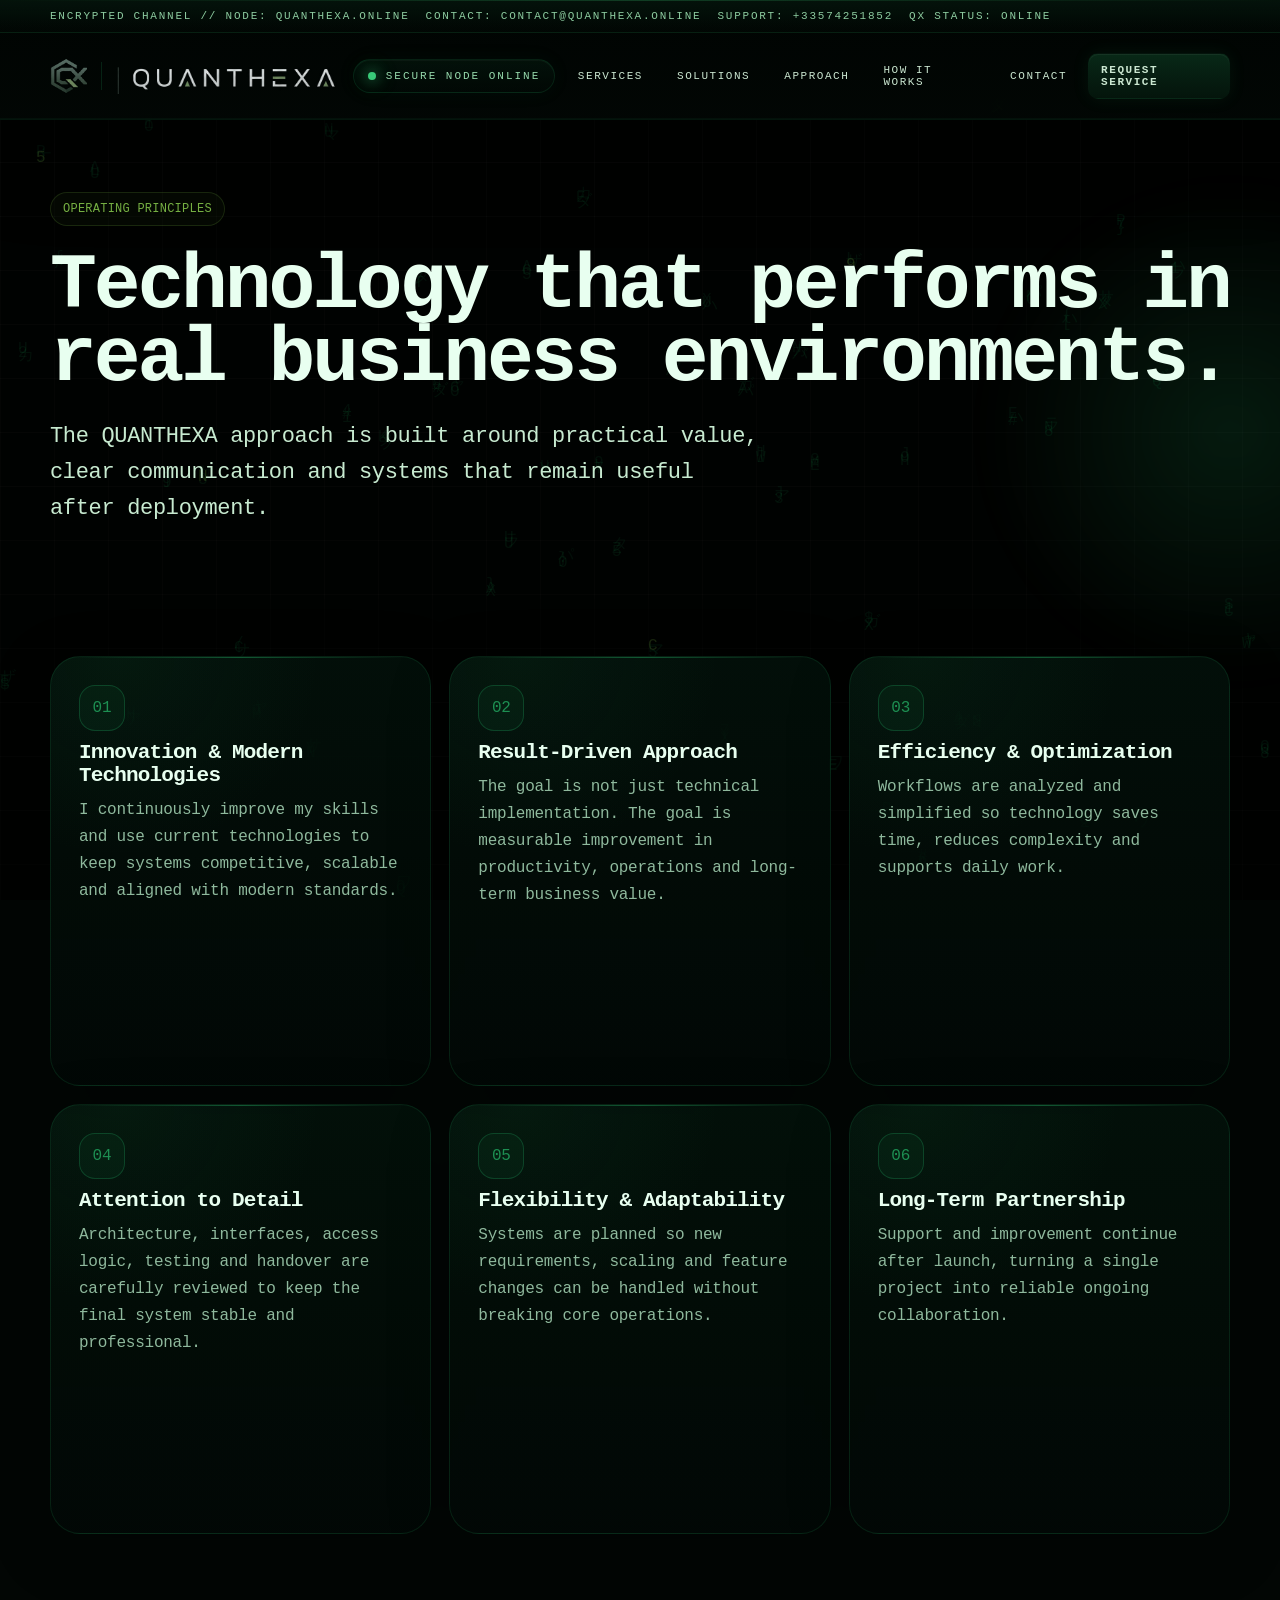
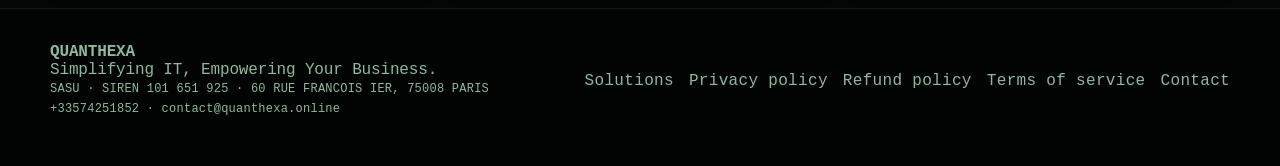
==== cases.html @ be255910 "Add files via upload" ====
<!doctype html><html lang="en"><head><meta charset="utf-8"><meta name="viewport" content="width=device-width, initial-scale=1"><title>Approach · QUANTHEXA</title><meta name="description" content="QUANTHEXA approach: innovation, results, efficiency, attention to detail, flexibility and long-term partnership."><script>
(function(){ try { if (localStorage.getItem('qxPreloaderShown') === 'true') { document.documentElement.classList.add('qx-preloader-skip'); } } catch(e) {}
})();
</script><link rel="stylesheet" href="assets/style.css"> <link rel="icon" type="image/png" sizes="32x32" href="assets/images/favicon-32x32.png"> <link rel="icon" href="assets/images/favicon.ico"> <link rel="apple-touch-icon" href="assets/images/apple-touch-icon.png"></head><body>
<div id="qx-preloader" class="qx-preloader" aria-hidden="true"> <div class="qx-loader-shell"> <div class="qx-loader-mark"><span>QX</span></div> <div class="qx-loader-copy"> <div class="qx-loader-kicker">QUANTHEXA DEVELOPMENT CORE</div> <div class="qx-loader-title">Welcome to the development environment</div> <div class="qx-loader-lines"> <span>[OK] Development environment unlocked</span> <span>[OK] Core modules synchronized</span> <span>[OK] Secure session established</span> </div> <div class="qx-loader-bar"><i></i></div> </div> </div>
</div>
<canvas id="matrixCanvas"></canvas><div class="noise"></div><div class="glow-orb"></div><header class="topbar topbar-hq topbar-hq-v3"> <div class="topbar-signal topbar-signal-v3"> <div class="container topbar-signal-inner topbar-signal-inner-v3"> <span>ENCRYPTED CHANNEL // NODE: QUANTHEXA.ONLINE</span> <span>CONTACT: contact@quanthexa.online</span> <span>SUPPORT: +33574251852</span> <span>QX STATUS: ONLINE</span> </div> </div> <div class="container nav nav-hacker nav-hq nav-hq-v3"> <div class="nav-left nav-left-v3"> <a class="brand brand-split" href="index.html"><img class="brand-symbol" src="assets/images/quanthexa-symbol.png" alt="QUANTHEXA logo"><span class="brand-separator" aria-hidden="true"></span><img class="brand-wordmark" src="assets/images/quanthexa-wordmark.png" alt="QUANTHEXA"></a> <div class="nav-status"><span class="status-dot"></span>SECURE NODE ONLINE</div> </div> <nav class="navlinks navlinks-hacker navlinks-hq navlinks-hq-v3"> <a href="services.html">Services</a> <a href="solutions.html">Solutions</a> <a href="cases.html">Approach</a> <a href="process.html">How it works</a> <a href="contact.html">Contact</a> <a class="btn btn-cta-hacker" href="request.html">Request service</a> </nav> <div class="nav-right-ops"> <div class="ops-chip"><small>LATENCY</small><b>12MS</b></div> <div class="ops-chip"><small>THREAT</small><b>LOW</b></div> <div class="ops-chip"><small>MODE</small><b>READY</b></div> </div> <button class="btn secondary hamb">Menu</button> </div> </header><main><section class="page-hero"><div class="container reveal"><span class="eyebrow">OPERATING PRINCIPLES</span><h1>Technology that performs in real business environments.</h1><p class="lead">The QUANTHEXA approach is built around practical value, clear communication and systems that remain useful after deployment.</p></div></section><section class="section"><div class="container cards"><div class="card reveal"><div class="icon">01</div><h3>Innovation & Modern Technologies</h3><p>I continuously improve my skills and use current technologies to keep systems competitive, scalable and aligned with modern standards.</p></div><div class="card reveal"><div class="icon">02</div><h3>Result-Driven Approach</h3><p>The goal is not just technical implementation. The goal is measurable improvement in productivity, operations and long-term business value.</p></div><div class="card reveal"><div class="icon">03</div><h3>Efficiency & Optimization</h3><p>Workflows are analyzed and simplified so technology saves time, reduces complexity and supports daily work.</p></div><div class="card reveal"><div class="icon">04</div><h3>Attention to Detail</h3><p>Architecture, interfaces, access logic, testing and handover are carefully reviewed to keep the final system stable and professional.</p></div><div class="card reveal"><div class="icon">05</div><h3>Flexibility & Adaptability</h3><p>Systems are planned so new requirements, scaling and feature changes can be handled without breaking core operations.</p></div><div class="card reveal"><div class="icon">06</div><h3>Long-Term Partnership</h3><p>Support and improvement continue after launch, turning a single project into reliable ongoing collaboration.</p></div></div></section></main><footer class="footer"><div class="container footer-grid"><div><b>QUANTHEXA</b><br>Simplifying IT, Empowering Your Business.<br><span class="micro">SASU · SIREN 101 651 925 · 60 RUE FRANCOIS IER, 75008 PARIS</span><br><span class="micro">+33574251852 · contact@quanthexa.online</span></div><div class="footer-links"><a href="solutions.html">Solutions</a><a href="privacy.html">Privacy policy</a><a href="refund.html">Refund policy</a><a href="terms.html">Terms of service</a><a href="contact.html">Contact</a></div></div></footer><script src="assets/app.js"></script></body></html>
---- assets/style.css ----
:root{
  --bg:#020604;
  --panel:rgba(3,18,11,.78);
  --line:rgba(29,143,82,.18);
  --line2:rgba(29,143,82,.34);
  --text:#e8fff0;
  --muted:#8fb99d;
  --green:#1d8f52;
  --acid:#7ab645;
  --shadow:0 0 38px rgba(29,143,82,.16);
  --radius:24px;
}
*{box-sizing:border-box}html{scroll-behavior:smooth}body{margin:0;min-height:100vh;font-family:Inter,ui-sans-serif,system-ui,-apple-system,BlinkMacSystemFont,"Segoe UI",Arial,sans-serif;color:var(--text);background:radial-gradient(circle at 20% 0%,rgba(29,143,82,.12),transparent 34%),radial-gradient(circle at 80% 10%,rgba(18,96,66,.06),transparent 32%),var(--bg);overflow-x:hidden}#matrixCanvas{position:fixed;inset:0;width:100%;height:100%;z-index:-3;background:#010302}.noise{position:fixed;inset:0;z-index:-2;pointer-events:none;background-image:linear-gradient(rgba(255,255,255,.025) 1px,transparent 1px),linear-gradient(90deg,rgba(255,255,255,.018) 1px,transparent 1px);background-size:54px 54px;mask-image:linear-gradient(to bottom,#000,rgba(0,0,0,.55))}.glow-orb{position:fixed;width:540px;height:540px;right:-220px;top:18vh;background:radial-gradient(circle,rgba(29,143,82,.18),transparent 65%);filter:blur(16px);z-index:-1;pointer-events:none}a{color:inherit;text-decoration:none}.container{width:min(1180px,calc(100% - 40px));margin:0 auto}.topbar{position:sticky;top:0;z-index:50;backdrop-filter:blur(18px);background:linear-gradient(180deg,rgba(2,8,5,.9),rgba(2,8,5,.62));border-bottom:1px solid var(--line)}.nav{display:flex;align-items:center;justify-content:space-between;height:78px}.brand{display:flex;align-items:center;gap:13px;font-weight:800;letter-spacing:.12em}.logo{width:42px;height:42px;border:1px solid var(--line2);border-radius:14px;background:linear-gradient(135deg,rgba(29,143,82,.24),rgba(0,0,0,.3));display:grid;place-items:center;box-shadow:var(--shadow);position:relative;overflow:hidden}.logo:before{content:"";position:absolute;inset:8px;border:1px solid rgba(122,182,69,.24);transform:rotate(45deg)}.logo span{color:var(--green);font-family:ui-monospace,SFMono-Regular,Menlo,monospace;font-size:13px}.navlinks{display:flex;align-items:center;gap:8px}.navlinks a{padding:11px 14px;border:1px solid transparent;border-radius:999px;color:var(--muted);font-size:14px}.navlinks a:hover,.navlinks a.active{border-color:var(--line2);color:var(--text);background:rgba(29,143,82,.07)}.btn{display:inline-flex;align-items:center;justify-content:center;gap:10px;border:1px solid var(--line2);background:linear-gradient(135deg,rgba(29,143,82,.18),rgba(29,143,82,.05));color:var(--text);border-radius:999px;padding:13px 18px;font-weight:700;box-shadow:var(--shadow);cursor:pointer;transition:.2s}.btn:hover{transform:translateY(-2px);border-color:rgba(122,182,69,.38)}.btn.secondary{background:rgba(0,0,0,.25);box-shadow:none;color:var(--muted)}.hero{padding:96px 0 64px}.grid-hero{display:grid;grid-template-columns:1.04fr .96fr;gap:38px;align-items:center}.eyebrow{display:inline-flex;gap:9px;align-items:center;color:var(--acid);border:1px solid rgba(122,182,69,.18);background:rgba(122,182,69,.045);border-radius:999px;padding:9px 12px;font-family:ui-monospace,SFMono-Regular,Menlo,monospace;font-size:12px;letter-spacing:.12em}.pulse{width:7px;height:7px;border-radius:50%;background:var(--green);box-shadow:0 0 16px var(--green)}h1{font-size:clamp(46px,8vw,96px);line-height:.94;margin:24px 0 22px;letter-spacing:-.075em}.accent{color:var(--green);text-shadow:0 0 34px rgba(29,143,82,.26)}.lead{font-size:clamp(17px,2.2vw,22px);line-height:1.65;color:#c7ead0;max-width:720px}.hero-actions{display:flex;gap:14px;flex-wrap:wrap;margin-top:31px}.terminal{border:1px solid var(--line);background:linear-gradient(180deg,rgba(1,11,6,.84),rgba(1,8,5,.66));border-radius:var(--radius);box-shadow:var(--shadow);overflow:hidden}.terminal-head{display:flex;align-items:center;justify-content:space-between;border-bottom:1px solid var(--line);padding:14px 16px;color:var(--muted);font-family:ui-monospace,SFMono-Regular,Menlo,monospace;font-size:12px}.dots{display:flex;gap:7px}.dots i{display:block;width:10px;height:10px;border-radius:50%;background:rgba(29,143,82,.42)}.code-window{padding:20px;min-height:390px;font-family:ui-monospace,SFMono-Regular,Menlo,monospace;font-size:13px;line-height:1.8;color:#bfffd0;position:relative}.code-window b{color:var(--green)}.code-window em{color:var(--acid);font-style:normal}.scan{position:absolute;inset:0;background:linear-gradient(transparent,rgba(29,143,82,.08),transparent);height:120px;animation:scan 5.5s linear infinite;pointer-events:none}@keyframes scan{from{transform:translateY(-160px)}to{transform:translateY(420px)}}.section{padding:74px 0}.section-title{display:flex;justify-content:space-between;gap:20px;align-items:end;margin-bottom:28px}.section-title h2{font-size:clamp(32px,5vw,58px);letter-spacing:-.055em;margin:0}.section-title p{max-width:470px;color:var(--muted);line-height:1.65}.cards{display:grid;grid-template-columns:repeat(3,1fr);gap:18px}.card{border:1px solid var(--line);background:linear-gradient(180deg,var(--panel),rgba(2,9,5,.72));border-radius:var(--radius);padding:24px;box-shadow:0 16px 60px rgba(0,0,0,.26);position:relative;overflow:hidden}.card:before{content:"";position:absolute;top:0;left:20px;right:20px;height:1px;background:linear-gradient(90deg,transparent,var(--green),transparent);opacity:.55}.card h3{font-size:21px;margin:10px 0 10px}.card p{color:var(--muted);line-height:1.7;margin:0}.icon{width:46px;height:46px;border:1px solid var(--line2);border-radius:16px;display:grid;place-items:center;color:var(--green);background:rgba(29,143,82,.08);font-family:ui-monospace,SFMono-Regular,Menlo,monospace}.price{font-size:34px;font-weight:700;margin:20px 0 4px;color:var(--green)}.micro{font-size:12px;color:var(--muted);font-family:ui-monospace,SFMono-Regular,Menlo,monospace}.split{display:grid;grid-template-columns:.9fr 1.1fr;gap:22px}.list{display:grid;gap:12px}.item{display:flex;gap:13px;border:1px solid var(--line);border-radius:18px;padding:14px;background:rgba(3,15,8,.56)}.check{color:var(--green);font-weight:900}.stats{display:grid;grid-template-columns:repeat(4,1fr);gap:14px;margin-top:28px}.stat{border:1px solid var(--line);border-radius:20px;padding:18px;background:rgba(5,22,12,.62)}.stat b{display:block;font-size:30px;color:var(--green)}.stat span{color:var(--muted);font-size:13px}.page-hero{padding:72px 0 32px}.page-hero h1{font-size:clamp(42px,7vw,78px)}.service-table{display:grid;gap:14px}.service-row{display:grid;grid-template-columns:1fr auto;gap:20px;align-items:center;border:1px solid var(--line);border-radius:24px;padding:22px;background:rgba(4,20,11,.72)}.service-row h3{margin:0 0 8px}.service-row p{margin:0;color:var(--muted);line-height:1.55}.badge{display:inline-flex;padding:7px 10px;border:1px solid var(--line2);border-radius:999px;color:var(--acid);font-family:ui-monospace,SFMono-Regular,Menlo,monospace;font-size:12px}.timeline{display:grid;gap:18px;counter-reset:step}.step{counter-increment:step;display:grid;grid-template-columns:72px 1fr;gap:16px;align-items:start;border:1px solid var(--line);background:rgba(3,18,10,.72);border-radius:24px;padding:22px}.step:before{content:"0" counter(step);width:52px;height:52px;border-radius:18px;border:1px solid var(--line2);display:grid;place-items:center;color:var(--green);font-family:ui-monospace,SFMono-Regular,Menlo,monospace;background:rgba(29,143,82,.08)}.form{display:grid;gap:14px}.field{display:grid;gap:8px}.field label{color:#caffd5;font-size:14px}.field input,.field select,.field textarea{width:100%;border:1px solid var(--line);background:rgba(0,0,0,.34);border-radius:16px;padding:14px 15px;color:var(--text);outline:none;font:inherit}.field textarea{min-height:130px;resize:vertical}.field input:focus,.field select:focus,.field textarea:focus{border-color:rgba(29,143,82,.55);box-shadow:0 0 0 4px rgba(29,143,82,.08)}.success{display:none;border:1px solid rgba(56,255,122,.45);border-radius:20px;padding:18px;background:rgba(29,143,82,.11);color:#dffff0}.success.show{display:block}.footer{border-top:1px solid var(--line);padding:34px 0 46px;color:var(--muted);background:rgba(0,0,0,.25)}.footer-grid{display:grid;grid-template-columns:1fr auto;gap:20px;align-items:center}.footer-links{display:flex;gap:15px;flex-wrap:wrap}.reveal{opacity:0;transform:translateY(18px);transition:opacity .7s ease,transform .7s ease}.reveal.visible{opacity:1;transform:none}.hamb{display:none}@media(max-width:860px){.navlinks{display:none}.hamb{display:inline-flex}.grid-hero,.split{grid-template-columns:1fr}.cards{grid-template-columns:1fr}.stats{grid-template-columns:repeat(2,1fr)}.section-title{display:block}.service-row{grid-template-columns:1fr}.footer-grid{grid-template-columns:1fr}.hero{padding-top:54px}h1{font-size:52px}.mobile-open .navlinks{display:flex;position:absolute;left:20px;right:20px;top:78px;flex-direction:column;align-items:stretch;background:rgba(2,8,5,.96);border:1px solid var(--line);border-radius:22px;padding:14px}.mobile-open .navlinks a{text-align:center}}

.panel{border:1px solid var(--line);background:linear-gradient(180deg,var(--panel),rgba(2,9,5,.72));border-radius:var(--radius);padding:26px;box-shadow:var(--shadow)}.legal h2{margin-top:28px}.legal h2:first-child{margin-top:0}.legal p{color:#c7ead0;line-height:1.75}.panel p{color:#c7ead0;line-height:1.75}


.solution-stack{display:grid;gap:34px}.solution-block{border:1px solid var(--line);background:linear-gradient(180deg,rgba(3,18,11,.82),rgba(1,8,5,.72));border-radius:30px;overflow:hidden;box-shadow:0 24px 80px rgba(0,0,0,.34)}.solution-block img{display:block;width:100%;aspect-ratio:2/1;object-fit:cover}.solution-copy{padding:28px}.solution-copy h2{font-size:clamp(28px,4vw,48px);letter-spacing:-.045em;margin:14px 0 12px}.solution-copy p{color:#c7ead0;line-height:1.75;font-size:17px;max-width:920px}.visual-grid{display:grid;grid-template-columns:repeat(2,1fr);gap:18px}.visual-card{border:1px solid var(--line);border-radius:24px;overflow:hidden;background:rgba(3,18,11,.72);box-shadow:0 18px 60px rgba(0,0,0,.24)}.visual-card img{display:block;width:100%;aspect-ratio:2/1;object-fit:cover}.visual-card div{padding:20px}.visual-card h3{margin:12px 0 8px;font-size:22px}.visual-card p{margin:0;color:#c7ead0;line-height:1.65}.center-action{display:flex;justify-content:center;margin-top:26px}@media(max-width:860px){.visual-grid{grid-template-columns:1fr}.solution-copy{padding:22px}}


/* Premium services redesign */
.premium-hero{padding:84px 0 34px}
.hero-shell{display:grid;grid-template-columns:1.2fr .8fr;gap:24px;align-items:stretch;padding:28px;border:1px solid rgba(29,143,82,.16);border-radius:32px;background:linear-gradient(135deg,rgba(4,18,11,.88),rgba(2,10,7,.62));box-shadow:0 30px 100px rgba(0,0,0,.34),inset 0 1px 0 rgba(255,255,255,.04);position:relative;overflow:hidden}
.hero-shell:before{content:"";position:absolute;inset:0;background:linear-gradient(120deg,rgba(122,182,69,.05),transparent 28%,transparent 72%,rgba(29,143,82,.08));pointer-events:none}
.hero-shell-copy h1{max-width:880px;margin-bottom:16px}
.hero-shell-copy .lead{max-width:760px}
.hero-shell-aside{display:flex;align-items:stretch}
.mini-terminal{width:100%;border:1px solid rgba(29,143,82,.16);border-radius:26px;background:linear-gradient(180deg,rgba(3,14,9,.92),rgba(2,8,5,.8));overflow:hidden;box-shadow:inset 0 1px 0 rgba(255,255,255,.03)}
.mini-head{display:flex;justify-content:space-between;align-items:center;padding:14px 16px;border-bottom:1px solid rgba(29,143,82,.14);color:var(--muted);font-family:ui-monospace,SFMono-Regular,Menlo,monospace;font-size:12px}
.mini-body{padding:18px;display:grid;gap:14px}
.mini-body div{display:flex;justify-content:space-between;gap:12px;padding:12px 14px;border-radius:18px;background:rgba(56,255,122,.045);border:1px solid rgba(29,143,82,.09)}
.mini-body span{color:var(--muted);font-size:13px;text-transform:lowercase}
.mini-body b{color:#e7fff0;font-size:14px}
.hero-metrics{display:grid;grid-template-columns:repeat(3,1fr);gap:18px;margin-top:18px}
.metric-card{padding:22px;border:1px solid rgba(29,143,82,.14);border-radius:26px;background:linear-gradient(180deg,rgba(3,16,10,.82),rgba(2,9,6,.7));box-shadow:0 18px 54px rgba(0,0,0,.18)}
.metric-card span{display:block;color:var(--muted);font-size:13px;margin-bottom:10px}
.metric-card b{display:block;font-size:24px;letter-spacing:-.04em;margin-bottom:8px;color:#f2fff6}
.metric-card small{display:block;color:#bad7c1;line-height:1.6;font-size:13px}
.services-premium-section{padding-top:28px}
.premium-services{display:grid;gap:18px}
.service-lux{display:grid;grid-template-columns:minmax(0,1fr) 285px;gap:24px;padding:26px;border:1px solid rgba(29,143,82,.14);border-radius:30px;background:linear-gradient(135deg,rgba(3,18,11,.84),rgba(2,10,7,.72));position:relative;overflow:hidden;box-shadow:0 22px 70px rgba(0,0,0,.28),inset 0 1px 0 rgba(255,255,255,.03);transition:transform .25s ease,border-color .25s ease,box-shadow .25s ease}
.service-lux:before{content:"";position:absolute;top:0;left:32px;right:32px;height:1px;background:linear-gradient(90deg,transparent,rgba(122,182,69,.56),transparent);opacity:.42}
.service-lux:after{content:"";position:absolute;inset:auto -80px -120px auto;width:260px;height:260px;background:radial-gradient(circle,rgba(29,143,82,.11),transparent 65%);pointer-events:none}
.service-lux:hover{transform:translateY(-3px);border-color:rgba(29,143,82,.24);box-shadow:0 30px 90px rgba(0,0,0,.35),0 0 0 1px rgba(29,143,82,.04) inset}
.service-lux-main h3{font-size:31px;letter-spacing:-.05em;margin:14px 0 10px}
.service-lux-main p{margin:0;color:#c7ead0;line-height:1.72;font-size:16px;max-width:820px}
.service-lux-top{display:flex;align-items:center;gap:10px;flex-wrap:wrap}
.service-tag{display:inline-flex;padding:8px 12px;border-radius:999px;background:rgba(29,143,82,.08);border:1px solid rgba(29,143,82,.14);color:#d8ffdd;font-size:12px;letter-spacing:.04em;text-transform:uppercase}
.service-points{display:flex;gap:10px;flex-wrap:wrap;margin-top:18px}
.service-points span{display:inline-flex;align-items:center;gap:8px;padding:10px 14px;border-radius:999px;background:rgba(255,255,255,.03);border:1px solid rgba(56,255,122,.1);color:#d9f5df;font-size:13px}
.service-points span:before{content:"";width:6px;height:6px;border-radius:50%;background:var(--green);box-shadow:0 0 10px rgba(29,143,82,.42)}
.service-lux-side{position:relative;display:flex;flex-direction:column;justify-content:space-between;gap:16px;padding:18px;border-radius:24px;border:1px solid rgba(29,143,82,.12);background:linear-gradient(180deg,rgba(7,26,16,.76),rgba(3,10,7,.92));box-shadow:inset 0 1px 0 rgba(255,255,255,.03)}
.service-price-block small{display:block;color:var(--muted);font-size:12px;letter-spacing:.08em;text-transform:uppercase;margin-bottom:8px}
.service-price-block .price{margin:0 0 10px;font-size:clamp(30px,2vw,42px);line-height:1;letter-spacing:-.06em;color:#2c9f61;text-shadow:0 0 22px rgba(29,143,82,.18)}
.service-price-block p{margin:0;color:#bfd8c6;line-height:1.65;font-size:14px}
.service-lux-side .btn{width:100%}
.solutions-preview-section{padding-top:24px}
.premium-visual-grid{gap:22px}
.premium-visual-grid .visual-card{border-radius:28px;background:linear-gradient(180deg,rgba(3,18,11,.78),rgba(2,9,6,.72));border:1px solid rgba(29,143,82,.12);box-shadow:0 22px 70px rgba(0,0,0,.24);transition:transform .22s ease,border-color .22s ease}
.premium-visual-grid .visual-card:hover{transform:translateY(-4px);border-color:rgba(29,143,82,.22)}
.premium-visual-grid .visual-card div{padding:22px 22px 24px}
.premium-visual-grid .visual-card h3{font-size:24px;letter-spacing:-.04em}
.premium-visual-grid .visual-card p{color:#c4dec9;line-height:1.72}
@media(max-width:980px){.hero-shell,.service-lux{grid-template-columns:1fr}.hero-metrics{grid-template-columns:1fr}.service-lux-side{padding:20px}}
@media(max-width:860px){.premium-hero{padding-top:56px}.hero-shell{padding:20px;border-radius:24px}.service-lux{padding:20px;border-radius:24px}.service-lux-main h3{font-size:25px}.service-points{gap:8px}.service-points span{font-size:12px;padding:9px 12px}.premium-visual-grid{gap:18px}}


/* Homepage visuals */
.home-visual-section{padding-top:34px}
.home-feature{display:grid;grid-template-columns:1.02fr .98fr;gap:28px;align-items:center;border:1px solid rgba(29,143,82,.14);border-radius:32px;padding:24px;background:linear-gradient(135deg,rgba(3,18,11,.82),rgba(2,10,7,.72));box-shadow:0 26px 90px rgba(0,0,0,.28);overflow:hidden;position:relative}
.home-feature:before{content:"";position:absolute;inset:auto -120px -120px auto;width:320px;height:320px;background:radial-gradient(circle,rgba(29,143,82,.08),transparent 68%);pointer-events:none}
.home-feature.reverse{grid-template-columns:.98fr 1.02fr}
.home-feature.reverse .home-feature-media{order:2}
.home-feature.reverse .home-feature-copy{order:1}
.home-feature-media img{display:block;width:100%;aspect-ratio:2/1;object-fit:cover;border-radius:24px;border:1px solid rgba(29,143,82,.14);box-shadow:0 18px 54px rgba(0,0,0,.26)}
.home-feature-copy h3{font-size:clamp(34px,4vw,54px);letter-spacing:-.055em;margin:18px 0 14px}
.home-feature-copy p{color:#c8e7d0;line-height:1.78;font-size:17px;max-width:760px}
.feature-pills{display:flex;gap:10px;flex-wrap:wrap;margin:22px 0 10px}
.feature-pills span{display:inline-flex;align-items:center;padding:10px 14px;border-radius:999px;border:1px solid rgba(29,143,82,.12);background:rgba(255,255,255,.03);color:#dbf9e2;font-size:13px}
.home-visual-grid{display:grid;grid-template-columns:repeat(2,1fr);gap:22px;margin-top:24px}
.home-visual-card{border:1px solid rgba(29,143,82,.12);border-radius:28px;overflow:hidden;background:linear-gradient(180deg,rgba(3,18,11,.78),rgba(2,9,6,.7));box-shadow:0 20px 64px rgba(0,0,0,.24);transition:transform .24s ease,border-color .24s ease}
.home-visual-card:hover{transform:translateY(-4px);border-color:rgba(29,143,82,.22)}
.home-visual-card img{display:block;width:100%;aspect-ratio:2/1;object-fit:cover}
.home-visual-card div{padding:22px}
.home-visual-card h3{margin:14px 0 10px;font-size:26px;letter-spacing:-.05em}
.home-visual-card p{margin:0;color:#c4dec9;line-height:1.72}
@media(max-width:980px){.home-feature,.home-feature.reverse{grid-template-columns:1fr}.home-feature.reverse .home-feature-media,.home-feature.reverse .home-feature-copy{order:initial}.home-visual-grid{grid-template-columns:1fr}}
@media(max-width:860px){.home-feature{padding:18px;border-radius:24px}.home-feature-media img{border-radius:18px}.home-feature-copy h3{font-size:30px}.home-visual-card{border-radius:24px}.home-visual-card div{padding:18px}}


/* QUANTHEXA preloader */
.qx-preloader{
  position:fixed;
  inset:0;
  z-index:9999;
  display:grid;
  place-items:center;
  background:
    radial-gradient(circle at 50% 42%,rgba(29,143,82,.12),transparent 36%),
    linear-gradient(180deg,rgba(1,5,3,.98),rgba(0,0,0,.98));
  transition:opacity .75s ease,visibility .75s ease;
}
.qx-preloader:before{
  content:"";
  position:absolute;
  inset:0;
  background:
    linear-gradient(rgba(29,143,82,.03) 1px,transparent 1px),
    linear-gradient(90deg,rgba(29,143,82,.02) 1px,transparent 1px);
  background-size:42px 42px;
  mask-image:radial-gradient(circle at center,#000,transparent 72%);
}
.qx-preloader.is-hidden{
  opacity:0;
  visibility:hidden;
  pointer-events:none;
}
.qx-loader-shell{
  position:relative;
  width:min(560px,calc(100% - 44px));
  padding:30px;
  border:1px solid rgba(29,143,82,.18);
  border-radius:32px;
  background:linear-gradient(135deg,rgba(4,20,12,.88),rgba(1,7,4,.88));
  box-shadow:0 36px 110px rgba(0,0,0,.55),0 0 70px rgba(29,143,82,.12),inset 0 1px 0 rgba(255,255,255,.04);
  overflow:hidden;
}
.qx-loader-shell:before{
  content:"";
  position:absolute;
  left:26px;
  right:26px;
  top:0;
  height:1px;
  background:linear-gradient(90deg,transparent,rgba(122,182,69,.56),transparent);
}
.qx-loader-mark{
  width:72px;
  height:72px;
  border-radius:24px;
  display:grid;
  place-items:center;
  margin-bottom:22px;
  border:1px solid rgba(29,143,82,.28);
  background:radial-gradient(circle,rgba(29,143,82,.18),rgba(0,0,0,.25));
  box-shadow:0 0 38px rgba(29,143,82,.18);
  position:relative;
}
.qx-loader-mark:before{
  content:"";
  position:absolute;
  inset:13px;
  border:1px solid rgba(122,182,69,.28);
  transform:rotate(45deg);
}
.qx-loader-mark span{
  color:#2c9f61;
  font-family:ui-monospace,SFMono-Regular,Menlo,monospace;
  font-weight:700;
  letter-spacing:.08em;
}
.qx-loader-kicker{
  color:var(--acid);
  font-family:ui-monospace,SFMono-Regular,Menlo,monospace;
  font-size:12px;
  letter-spacing:.18em;
  margin-bottom:10px;
}
.qx-loader-title{
  font-size:clamp(26px,4vw,42px);
  line-height:1;
  font-weight:700;
  letter-spacing:-.06em;
  margin-bottom:18px;
}
.qx-loader-lines{
  display:grid;
  gap:8px;
  color:#bfe8c8;
  font-family:ui-monospace,SFMono-Regular,Menlo,monospace;
  font-size:13px;
  margin-bottom:20px;
}
.qx-loader-lines span{
  opacity:0;
  animation:qxLine .9s ease forwards;
}
.qx-loader-lines span:nth-child(2){animation-delay:.25s}
.qx-loader-lines span:nth-child(3){animation-delay:.5s}
.qx-loader-bar{
  height:10px;
  border-radius:999px;
  border:1px solid rgba(56,255,122,.2);
  background:rgba(0,0,0,.35);
  overflow:hidden;
}
.qx-loader-bar i{
  display:block;
  height:100%;
  width:0;
  border-radius:999px;
  background:linear-gradient(90deg,rgba(29,143,82,.18),rgba(29,143,82,.78),rgba(122,182,69,.48));
  box-shadow:0 0 22px rgba(56,255,122,.35);
  animation:qxLoad 1.45s cubic-bezier(.22,1,.36,1) forwards;
}
@keyframes qxLoad{to{width:100%}}
@keyframes qxLine{to{opacity:1}}
@media(max-width:640px){
  .qx-loader-shell{padding:24px;border-radius:24px}
  .qx-loader-mark{width:62px;height:62px;border-radius:20px}
}


html.qx-preloader-skip .qx-preloader{display:none!important;opacity:0!important;visibility:hidden!important;pointer-events:none!important}

.policy-page{max-width:980px;margin:0 auto}
.policy-page h2{font-size:clamp(25px,3vw,38px);letter-spacing:-.04em;color:#f1fff4;border-top:1px solid rgba(29,143,82,.14);padding-top:24px}
.policy-page h2:first-child{border-top:0;padding-top:0}
.policy-page p{font-size:15.5px;line-height:1.82;color:#c8e2cf}
.policy-page .policy-item{position:relative;padding-left:18px;color:#d7f2dd}
.policy-page .policy-item:before{content:"";position:absolute;left:0;top:.85em;width:6px;height:6px;border-radius:50%;background:var(--green);opacity:.7}


/* Legal policy pages fix */
.policy-page{max-width:980px;margin:0 auto;opacity:1!important;transform:none!important}
.policy-page h2{font-size:clamp(25px,3vw,38px);letter-spacing:-.04em;color:#f1fff4;border-top:1px solid rgba(29,143,82,.14);padding-top:24px;margin-top:28px}
.policy-page h2:first-child{border-top:0;padding-top:0;margin-top:0}
.policy-page p{font-size:15.5px;line-height:1.82;color:#c8e2cf;margin:0 0 18px}
html.qx-preloader-skip .qx-preloader{display:none!important;opacity:0!important;visibility:hidden!important;pointer-events:none!important}



@media(max-width:860px){.brand-image img{height:28px;max-width:180px}}


/* Split header brand: symbol + larger wordmark */
.brand-split{display:flex;align-items:center;gap:14px;padding:0!important;border:none!important;background:transparent!important}
.brand-split:hover,.brand-split.active{background:transparent!important;border-color:transparent!important}
.brand-symbol{display:block;height:36px;width:auto;object-fit:contain;flex:none}
.brand-separator{width:1px;height:28px;background:rgba(29,143,82,.22);display:block;flex:none}
.brand-wordmark{display:block;height:28px;width:auto;object-fit:contain;flex:none;position:relative;top:4px}
@media(max-width:1100px){.brand-symbol{height:34px}.brand-wordmark{height:24px;position:relative;top:3px}.brand-split{gap:12px}}
@media(max-width:860px){.brand-symbol{height:30px}.brand-separator{height:22px}.brand-wordmark{height:20px;position:relative;top:2px}.brand-split{gap:10px}}


@media(max-width:860px){
  .cards .card{min-height:auto}
  .cards .card .price{font-size:30px}
}


/* Minimal neon price redesign */
.cards .card{
  display:flex;
  flex-direction:column;
  min-height:430px;
  padding:28px;
  border-radius:30px;
  background:
    radial-gradient(circle at 18% 0%,rgba(29,143,82,.08),transparent 38%),
    linear-gradient(180deg,rgba(3,18,11,.82),rgba(2,9,6,.72));
}
.cards .card p{
  flex:1;
}
.cards .card .price{
  margin-top:28px;
  margin-bottom:16px;
  display:inline-block;
  width:auto;
  max-width:100%;
  padding:0;
  border:none;
  background:transparent;
  box-shadow:none;
  color:#39c978;
  font-size:clamp(24px,2.1vw,36px);
  font-weight:500;
  line-height:1.08;
  letter-spacing:-.045em;
  text-shadow:
    0 0 6px rgba(57,201,120,.18),
    0 0 14px rgba(57,201,120,.16),
    0 0 28px rgba(57,201,120,.10);
}
.cards .card .btn{
  width:max-content;
  min-width:132px;
  padding:13px 19px;
  border-radius:16px;
  background:linear-gradient(135deg,rgba(29,143,82,.14),rgba(7,26,16,.74));
  box-shadow:none;
}
.cards .card .btn:hover{
  transform:translateY(-2px);
  background:linear-gradient(135deg,rgba(29,143,82,.22),rgba(7,26,16,.84));
}
.cards .card:after{
  content:"";
  position:absolute;
  left:28px;
  right:28px;
  bottom:94px;
  height:1px;
  background:linear-gradient(90deg,transparent,rgba(29,143,82,.18),transparent);
  pointer-events:none;
}
@media(max-width:860px){
  .cards .card{min-height:auto}
  .cards .card .price{font-size:28px}
}


/* Hacker typography upgrade */
:root{
  --font-hacker: "Consolas", "Lucida Console", "SFMono-Regular", "Menlo", "Monaco", "Liberation Mono", "Courier New", monospace;
}
body{
  font-family: var(--font-hacker);
  letter-spacing: -0.01em;
}
h1,h2,h3,h4,h5,h6,
.navlinks a,
.btn,
.brand,
.brand-split,
.eyebrow,
.badge,
.price,
.stat b,
.metric-card b,
.service-price-block .price,
.service-tag,
.section-title h2,
.hero-shell-copy h1,
.home-feature-copy h3,
.home-visual-card h3,
.card h3,
.policy-page h2{
  font-family: var(--font-hacker);
}
h1,h2,h3,h4,h5,h6,
.hero-shell-copy h1,
.home-feature-copy h3,
.home-visual-card h3,
.card h3,
.section-title h2{
  letter-spacing: -0.04em;
  text-transform: none;
}
.lead,
p,
.card p,
.home-visual-card p,
.home-feature-copy p,
.policy-page p,
.service-lux-main p,
.mini-body b,
.mini-body span{
  font-family: var(--font-hacker);
  letter-spacing: -0.015em;
}
.navlinks a,
.btn,
.badge,
.eyebrow,
.service-tag,
.micro,
.terminal-head,
.mini-head,
.footer-links a,
.section-title p,
.stat span,
.metric-card span,
.metric-card small{
  font-family: var(--font-hacker);
  letter-spacing: 0.02em;
}
.navlinks a,
.btn,
.badge,
.eyebrow,
.service-tag{
  text-transform: uppercase;
}
.code-window,
.terminal,
.mini-terminal,
.policy-page .policy-item,
.feature-pills span,
.service-points span{
  font-family: var(--font-hacker);
}
.brand-wordmark,
.brand-symbol{
  image-rendering: -webkit-optimize-contrast;
}


/* Global neon glow upgrade */
:root{
  --neon-soft: 0 0 10px rgba(57,201,120,.10), 0 0 24px rgba(57,201,120,.08), 0 0 44px rgba(57,201,120,.05);
  --neon-medium: 0 0 12px rgba(57,201,120,.16), 0 0 30px rgba(57,201,120,.12), 0 0 64px rgba(57,201,120,.08);
  --neon-strong: 0 0 14px rgba(57,201,120,.24), 0 0 34px rgba(57,201,120,.18), 0 0 84px rgba(57,201,120,.12);
}

.topbar{
  box-shadow: 0 10px 40px rgba(0,0,0,.32), inset 0 -1px 0 rgba(29,143,82,.14);
}
.panel,
.terminal,
.mini-terminal,
.card,
.visual-card,
.home-visual-card,
.home-feature,
.service-lux,
.metric-card,
.stat,
.service-lux-side,
.page-hero .container,
.legal,
.contact-card,
.process-step,
.case-card{
  transition: border-color .28s ease, box-shadow .28s ease, transform .28s ease, background .28s ease;
}

.panel:hover,
.terminal:hover,
.mini-terminal:hover,
.home-feature:hover,
.service-lux:hover,
.metric-card:hover,
.contact-card:hover,
.process-step:hover,
.case-card:hover,
.legal:hover{
  border-color: rgba(57,201,120,.24) !important;
  box-shadow: 0 22px 70px rgba(0,0,0,.26), var(--neon-soft);
}

.cards .card,
.visual-card,
.home-visual-card,
.stat,
.metric-card{
  position: relative;
  overflow: hidden;
}
.cards .card:before,
.visual-card:before,
.home-visual-card:before,
.stat:before,
.metric-card:before,
.service-lux:before{
  transition: opacity .28s ease;
}
.cards .card:hover,
.visual-card:hover,
.home-visual-card:hover,
.stat:hover,
.metric-card:hover{
  transform: translateY(-6px);
  border-color: rgba(57,201,120,.28) !important;
  box-shadow: 0 26px 80px rgba(0,0,0,.34), var(--neon-medium);
}
.cards .card:hover::after,
.visual-card:hover::after,
.home-visual-card:hover::after,
.stat:hover::after,
.metric-card:hover::after,
.service-lux:hover::after{
  opacity: 1;
}
.cards .card::after,
.visual-card::after,
.home-visual-card::after,
.stat::after,
.metric-card::after,
.service-lux::after{
  content:"";
  position:absolute;
  inset:0;
  border-radius:inherit;
  pointer-events:none;
  opacity:0;
  box-shadow: inset 0 0 0 1px rgba(57,201,120,.18), 0 0 26px rgba(57,201,120,.10), 0 0 54px rgba(57,201,120,.08);
  transition: opacity .28s ease;
}

.cards .card:hover .price,
.service-lux:hover .price,
.visual-card:hover h3,
.home-visual-card:hover h3,
.home-feature:hover h3,
.metric-card:hover b,
.stat:hover b{
  color:#56e08f;
  text-shadow: 0 0 6px rgba(57,201,120,.20), 0 0 18px rgba(57,201,120,.18), 0 0 36px rgba(57,201,120,.10);
}

.cards .card:hover .badge,
.visual-card:hover .badge,
.home-visual-card:hover .badge,
.service-lux:hover .badge,
.service-lux:hover .service-tag,
.feature-pills span:hover,
.service-points span:hover{
  border-color: rgba(57,201,120,.28);
  box-shadow: inset 0 0 0 1px rgba(57,201,120,.10), 0 0 16px rgba(57,201,120,.10);
}

.btn{
  transition: transform .22s ease, border-color .22s ease, box-shadow .22s ease, background .22s ease, color .22s ease;
}
.btn:hover{
  border-color: rgba(57,201,120,.34) !important;
  box-shadow: 0 0 10px rgba(57,201,120,.14), 0 0 22px rgba(57,201,120,.10), inset 0 0 0 1px rgba(57,201,120,.10);
}
.btn.secondary:hover{
  box-shadow: 0 0 10px rgba(57,201,120,.12), 0 0 20px rgba(57,201,120,.08), inset 0 0 0 1px rgba(57,201,120,.08);
}

.navlinks a:hover,
.footer-links a:hover{
  color:#66e69a;
  text-shadow: 0 0 10px rgba(57,201,120,.16), 0 0 20px rgba(57,201,120,.10);
}

.brand-split:hover .brand-separator,
.brand-split:hover .brand-wordmark,
.brand-split:hover .brand-symbol{
  filter: drop-shadow(0 0 8px rgba(57,201,120,.16)) drop-shadow(0 0 18px rgba(57,201,120,.10));
}

.code-window,
.mini-terminal,
.terminal{
  box-shadow: 0 16px 54px rgba(0,0,0,.24), inset 0 0 0 1px rgba(29,143,82,.08);
}
.terminal:hover,
.mini-terminal:hover{
  box-shadow: 0 20px 66px rgba(0,0,0,.28), inset 0 0 0 1px rgba(57,201,120,.12), 0 0 26px rgba(57,201,120,.08);
}

input:hover, textarea:hover, select:hover,
input:focus, textarea:focus, select:focus{
  border-color: rgba(57,201,120,.28) !important;
  box-shadow: 0 0 0 1px rgba(57,201,120,.12), 0 0 20px rgba(57,201,120,.08);
}

.home-feature:hover .home-feature-media img,
.home-visual-card:hover img,
.visual-card:hover img{
  box-shadow: 0 18px 50px rgba(0,0,0,.26), 0 0 30px rgba(57,201,120,.08);
}

/* Keep glow premium, not too aggressive on mobile */
@media(max-width:860px){
  .cards .card:hover,
  .visual-card:hover,
  .home-visual-card:hover,
  .stat:hover,
  .metric-card:hover,
  .service-lux:hover{
    transform: translateY(-3px);
  }
}


/* Dark green select dropdown styling */
select{
  background: linear-gradient(180deg, rgba(4,22,13,.96), rgba(2,12,7,.96)) !important;
  color: #e7fff0 !important;
  border: 1px solid rgba(29,143,82,.26) !important;
  box-shadow: inset 0 0 0 1px rgba(29,143,82,.06), 0 0 0 rgba(0,0,0,0) !important;
}
select:hover,
select:focus{
  background: linear-gradient(180deg, rgba(5,26,15,.98), rgba(3,14,9,.98)) !important;
  border-color: rgba(57,201,120,.34) !important;
  box-shadow: 0 0 0 1px rgba(57,201,120,.10), 0 0 20px rgba(57,201,120,.08) !important;
  outline: none;
}
select option{
  background-color: #07190f !important;
  color: #e7fff0 !important;
}
select option:hover,
select option:checked,
select option:focus{
  background: #0d2a1a !important;
  color: #f3fff7 !important;
}


/* Faster technological loader + green cursor */
html, body, a, button, input, textarea, select, label {
  cursor: none;
}
.qx-cursor {
  position: fixed;
  left: 0;
  top: 0;
  width: 18px;
  height: 18px;
  border: 1px solid rgba(57,201,120,.9);
  border-radius: 999px;
  pointer-events: none;
  z-index: 10000;
  transform: translate3d(-50%, -50%, 0);
  box-shadow:
    0 0 8px rgba(57,201,120,.28),
    0 0 18px rgba(57,201,120,.18),
    inset 0 0 8px rgba(57,201,120,.12);
  background: rgba(57,201,120,.06);
  mix-blend-mode: screen;
  transition: width .18s ease, height .18s ease, border-color .18s ease, background .18s ease, opacity .18s ease;
}
.qx-cursor::after {
  content: "";
  position: absolute;
  inset: 5px;
  border-radius: inherit;
  background: rgba(57,201,120,.65);
  box-shadow: 0 0 10px rgba(57,201,120,.34);
}
.qx-cursor.is-hover {
  width: 30px;
  height: 30px;
  background: rgba(57,201,120,.10);
  border-color: rgba(111,232,155,.95);
}
.qx-cursor.is-hidden {
  opacity: 0;
}
.qx-preloader {
  background:
    radial-gradient(circle at 50% 44%,rgba(57,201,120,.14),transparent 28%),
    linear-gradient(180deg,rgba(0,4,2,.99),rgba(0,0,0,.985));
}
.qx-preloader::after {
  content: "";
  position: absolute;
  inset: 0;
  background:
    linear-gradient(90deg, transparent, rgba(57,201,120,.08), transparent),
    repeating-linear-gradient(0deg, rgba(57,201,120,.04) 0 1px, transparent 1px 7px);
  opacity: .35;
  animation: qxTechSweep .72s linear infinite;
  pointer-events: none;
}
.qx-loader-shell {
  width: min(520px, calc(100% - 44px));
  padding: 26px;
  border-radius: 28px;
  border-color: rgba(57,201,120,.26);
}
.qx-loader-title {
  font-size: clamp(24px,3.5vw,38px);
  margin-bottom: 14px;
}
.qx-loader-lines {
  gap: 6px;
  margin-bottom: 16px;
}
.qx-loader-lines span {
  animation-duration: .35s;
}
.qx-loader-lines span:nth-child(2){animation-delay:.10s}
.qx-loader-lines span:nth-child(3){animation-delay:.20s}
.qx-loader-bar i {
  animation: qxLoad .62s cubic-bezier(.22,1,.36,1) forwards;
}
@keyframes qxTechSweep {
  from { transform: translateX(-18%); }
  to { transform: translateX(18%); }
}
@media (pointer: coarse) {
  html, body, a, button, input, textarea, select, label { cursor: auto; }
  .qx-cursor { display: none; }
}


/* Hardcore hacker header + homepage redesign */
.topbar{
  position:sticky;
  top:0;
  z-index:60;
  backdrop-filter:blur(18px);
  background:linear-gradient(180deg,rgba(0,6,3,.96),rgba(1,10,6,.72));
  border-bottom:1px solid rgba(29,143,82,.16);
  box-shadow:0 18px 70px rgba(0,0,0,.34), inset 0 -1px 0 rgba(29,143,82,.10);
}
.topbar:before{
  content:"";
  position:absolute;
  left:0;right:0;top:0;height:1px;
  background:linear-gradient(90deg,transparent,rgba(57,201,120,.42),transparent);
  opacity:.55;
}
.nav.nav-hacker{
  min-height:84px;
  gap:20px;
}
.nav-left{
  display:flex;
  align-items:center;
  gap:18px;
  min-width:0;
}
.nav-status{
  display:inline-flex;
  align-items:center;
  gap:10px;
  padding:10px 14px;
  border:1px solid rgba(29,143,82,.18);
  background:linear-gradient(180deg,rgba(4,23,13,.7),rgba(2,11,7,.45));
  border-radius:999px;
  font-size:11px;
  letter-spacing:.18em;
  color:#96d9ac;
  box-shadow:inset 0 1px 0 rgba(255,255,255,.03), 0 0 20px rgba(29,143,82,.06);
  white-space:nowrap;
}
.status-dot{
  width:8px;
  height:8px;
  border-radius:50%;
  background:#39c978;
  box-shadow:0 0 14px rgba(57,201,120,.85),0 0 24px rgba(57,201,120,.42);
  animation:qxPulse 1.8s ease-in-out infinite;
}
@keyframes qxPulse{0%,100%{opacity:1;transform:scale(1)}50%{opacity:.72;transform:scale(.82)}}
.navlinks.navlinks-hacker{
  gap:10px;
}
.navlinks.navlinks-hacker a{
  padding:11px 12px;
  border-radius:12px;
  border:1px solid transparent;
  text-transform:uppercase;
  letter-spacing:.11em;
  font-size:12px;
  color:#cbe7d1;
}
.navlinks.navlinks-hacker a:hover,
.navlinks.navlinks-hacker a.active{
  background:linear-gradient(180deg,rgba(6,30,17,.82),rgba(3,15,9,.62));
  border-color:rgba(57,201,120,.18);
  color:#effff4;
  box-shadow:0 0 18px rgba(57,201,120,.08);
}
.btn.btn-cta-hacker{
  padding:13px 18px;
  border-radius:14px;
  background:linear-gradient(180deg,rgba(9,44,25,.92),rgba(5,24,14,.82));
  border:1px solid rgba(57,201,120,.24);
  box-shadow:0 0 18px rgba(57,201,120,.08), inset 0 1px 0 rgba(255,255,255,.05);
}
.btn.btn-outline-hacker{
  border-radius:14px;
  border:1px solid rgba(57,201,120,.18);
  background:linear-gradient(180deg,rgba(3,14,8,.62),rgba(2,8,5,.48));
}
.hero.hero-hacker{
  padding:58px 0 56px;
}
.hacker-hero-shell{
  position:relative;
  padding:30px;
  border-radius:34px;
  border:1px solid rgba(29,143,82,.14);
  background:
    linear-gradient(180deg,rgba(2,11,7,.76),rgba(1,5,3,.40));
  box-shadow:0 32px 120px rgba(0,0,0,.34), inset 0 1px 0 rgba(255,255,255,.03);
  overflow:hidden;
}
.hacker-hero-shell:before{
  content:"";
  position:absolute;
  inset:0;
  background:
    linear-gradient(90deg,rgba(57,201,120,.035),transparent 16%,transparent 84%,rgba(57,201,120,.035)),
    repeating-linear-gradient(0deg,rgba(57,201,120,.024) 0 1px,transparent 1px 9px);
  pointer-events:none;
  opacity:.52;
}
.hacker-hero-shell:after{
  content:"";
  position:absolute;
  inset:24px;
  border:1px solid rgba(29,143,82,.09);
  border-radius:26px;
  pointer-events:none;
}
.hacker-grid{
  position:relative;
  z-index:1;
  display:grid;
  grid-template-columns:1.03fr .97fr;
  gap:34px;
  align-items:stretch;
}
.hacker-copy,
.hacker-console{position:relative}
.hacker-kicker{
  display:inline-flex;
  align-items:center;
  min-height:40px;
  padding:10px 14px;
  border-radius:12px;
  border:1px solid rgba(57,201,120,.16);
  background:linear-gradient(180deg,rgba(5,25,14,.76),rgba(2,11,6,.5));
  color:#8fdaa8;
  font-size:12px;
  letter-spacing:.18em;
  text-transform:uppercase;
  box-shadow:0 0 16px rgba(57,201,120,.05);
}
.hacker-title{
  margin:24px 0 18px;
  display:grid;
  gap:6px;
  font-size:clamp(58px,8.5vw,116px);
  line-height:.86;
  letter-spacing:-.08em;
  text-transform:uppercase;
  text-shadow:0 0 24px rgba(57,201,120,.03);
}
.hacker-title span{display:block}
.hacker-title .accent-line{
  color:#2fc66d;
  text-shadow:0 0 16px rgba(57,201,120,.22),0 0 34px rgba(57,201,120,.08);
}
.hacker-lead{
  font-size:19px;
  max-width:760px;
  color:#d0ead7;
}
.hacker-actions{margin-top:28px}
.hacker-tape{
  display:flex;
  gap:10px;
  flex-wrap:wrap;
  margin-top:28px;
}
.hacker-tape span,
.hacker-stat{
  border:1px solid rgba(29,143,82,.14);
  background:linear-gradient(180deg,rgba(5,23,14,.58),rgba(2,10,6,.42));
  box-shadow:inset 0 1px 0 rgba(255,255,255,.02);
}
.hacker-tape span{
  padding:10px 13px;
  border-radius:11px;
  color:#9adcb0;
  font-size:12px;
  letter-spacing:.12em;
  text-transform:uppercase;
}
.hacker-stats{
  display:grid;
  grid-template-columns:repeat(4,1fr);
  gap:12px;
  margin-top:18px;
}
.hacker-stat{
  padding:16px 14px;
  border-radius:16px;
  min-height:96px;
}
.hacker-stat em{
  display:block;
  color:#3ad27a;
  text-shadow:0 0 14px rgba(57,201,120,.18);
  font-style:normal;
  font-size:30px;
  line-height:1;
  margin-bottom:10px;
}
.hacker-stat span{
  color:#bdddc6;
  font-size:13px;
  line-height:1.5;
}
.hacker-console{
  border:1px solid rgba(29,143,82,.16);
  border-radius:26px;
  overflow:hidden;
  background:linear-gradient(180deg,rgba(2,11,7,.88),rgba(1,7,4,.82));
  box-shadow:0 28px 88px rgba(0,0,0,.3),0 0 28px rgba(57,201,120,.05);
}
.hacker-console-head{
  display:flex;
  align-items:center;
  justify-content:space-between;
  gap:12px;
  padding:16px 18px;
  border-bottom:1px solid rgba(29,143,82,.12);
  color:#a6d9b3;
  font-size:12px;
  letter-spacing:.14em;
  text-transform:uppercase;
}
.hacker-console-lights{display:flex;gap:7px}
.hacker-console-lights i{
  width:9px;height:9px;border-radius:50%;display:block;
  background:rgba(57,201,120,.54);
  box-shadow:0 0 10px rgba(57,201,120,.22);
}
.hacker-console-grid{
  display:grid;
  grid-template-columns:repeat(4,1fr);
  gap:12px;
  padding:16px 18px;
  border-bottom:1px solid rgba(29,143,82,.08);
}
.console-chip{
  padding:12px 12px 13px;
  border:1px solid rgba(29,143,82,.12);
  border-radius:14px;
  background:linear-gradient(180deg,rgba(5,21,13,.58),rgba(3,12,8,.42));
}
.console-chip small{display:block;color:#8fcda2;font-size:11px;letter-spacing:.16em;margin-bottom:8px}
.console-chip b{display:block;color:#f0fff4;font-size:17px;letter-spacing:-.03em}
.hacker-code-wrap{
  position:relative;
  min-height:448px;
  padding:0;
}
.scan.scan-fast{
  inset:0;
  height:130px;
  background:linear-gradient(180deg,transparent,rgba(57,201,120,.09),transparent);
  animation:scanFast 4.2s linear infinite;
}
@keyframes scanFast{from{transform:translateY(-170px)}to{transform:translateY(490px)}}
.hacker-code{
  margin:0;
  padding:24px 22px;
  white-space:pre-wrap;
  font-size:14px;
  line-height:1.9;
  color:#d5f8de;
  font-family:var(--font-hacker, "Consolas", monospace);
}
.hacker-code::selection{background:rgba(57,201,120,.2)}
.hacker-console-footer{
  display:flex;
  align-items:center;
  gap:16px;
  padding:16px 18px 18px;
  border-top:1px solid rgba(29,143,82,.08);
}
.console-meter{
  flex:1;
  height:10px;
  border-radius:999px;
  border:1px solid rgba(57,201,120,.16);
  background:rgba(0,0,0,.36);
  overflow:hidden;
}
.console-meter span{
  display:block;
  width:74%;
  height:100%;
  border-radius:inherit;
  background:linear-gradient(90deg,rgba(57,201,120,.18),rgba(57,201,120,.82));
  box-shadow:0 0 18px rgba(57,201,120,.24);
}
.hacker-console-footer p{
  margin:0;
  color:#8dcaa0;
  font-size:12px;
  letter-spacing:.14em;
  text-transform:uppercase;
  white-space:nowrap;
}
/* sharpen the homepage section titles a little */
body .section-title h2{
  text-transform:uppercase;
  letter-spacing:-.06em;
}
body .section-title p{
  color:#bfd8c6;
}
@media(max-width:1200px){
  .nav-status{display:none}
  .hacker-grid{grid-template-columns:1fr}
}
@media(max-width:980px){
  .hacker-stats{grid-template-columns:repeat(2,1fr)}
  .hacker-console-grid{grid-template-columns:repeat(2,1fr)}
}
@media(max-width:860px){
  .topbar{backdrop-filter:blur(12px)}
  .nav.nav-hacker{min-height:76px}
  .hacker-hero-shell{padding:18px;border-radius:24px}
  .hacker-hero-shell:after{inset:14px;border-radius:18px}
  .hacker-title{font-size:clamp(46px,17vw,72px)}
  .hacker-kicker{font-size:10px;letter-spacing:.12em;min-height:auto}
  .hacker-lead{font-size:16px}
  .hacker-stats{grid-template-columns:1fr 1fr}
  .hacker-console-grid{grid-template-columns:1fr 1fr;gap:10px}
  .hacker-code{font-size:12px;padding:18px}
  .hacker-console-footer{flex-direction:column;align-items:flex-start}
  .hacker-console-footer p{white-space:normal}
}


/* Stronger header + hero v2 */
.topbar.topbar-hq{
  background:linear-gradient(180deg,rgba(0,4,2,.985),rgba(2,9,5,.76));
  border-bottom:1px solid rgba(29,143,82,.12);
  box-shadow:0 24px 70px rgba(0,0,0,.34), inset 0 -1px 0 rgba(29,143,82,.08);
}
.topbar-signal{
  border-bottom:1px solid rgba(29,143,82,.10);
  background:linear-gradient(180deg,rgba(5,23,13,.62),rgba(2,10,6,.28));
}
.topbar-signal-inner{
  min-height:34px;
  display:flex;
  align-items:center;
  justify-content:space-between;
  gap:18px;
  color:#8dcca0;
  font-size:11px;
  letter-spacing:.16em;
  text-transform:uppercase;
}
.nav.nav-hq{
  min-height:82px;
}
.navlinks.navlinks-hq a{
  border-radius:10px;
  padding:10px 12px;
}
.hero.hero-hacker-v2{
  padding:52px 0 60px;
}
.hacker-hero-frame{
  position:relative;
  padding:32px;
  border-radius:36px;
  border:1px solid rgba(29,143,82,.14);
  background:
    radial-gradient(circle at 100% 0%,rgba(57,201,120,.07),transparent 24%),
    linear-gradient(180deg,rgba(2,10,6,.78),rgba(0,4,2,.52));
  box-shadow:0 34px 130px rgba(0,0,0,.38), inset 0 1px 0 rgba(255,255,255,.03);
  overflow:hidden;
}
.hacker-hero-frame:before{
  content:"";
  position:absolute;
  inset:0;
  background:
    linear-gradient(90deg,rgba(57,201,120,.035),transparent 16%,transparent 84%,rgba(57,201,120,.035)),
    repeating-linear-gradient(0deg,rgba(57,201,120,.020) 0 1px,transparent 1px 8px),
    repeating-linear-gradient(90deg,rgba(57,201,120,.012) 0 1px,transparent 1px 64px);
  opacity:.62;
  pointer-events:none;
}
.hacker-hero-frame:after{
  content:"";
  position:absolute;
  inset:18px;
  border:1px solid rgba(29,143,82,.08);
  border-radius:28px;
  pointer-events:none;
}
.hero-corners:before,
.hero-corners:after{
  content:"";
  position:absolute;
  width:70px;
  height:70px;
  border-color:rgba(57,201,120,.28);
  pointer-events:none;
}
.hero-corners:before{
  top:14px;left:14px;
  border-top:1px solid;
  border-left:1px solid;
}
.hero-corners:after{
  right:14px;bottom:14px;
  border-right:1px solid;
  border-bottom:1px solid;
}
.hacker-grid-v2{
  position:relative;
  z-index:1;
  display:grid;
  grid-template-columns:1.04fr .96fr;
  gap:32px;
  align-items:stretch;
}
.hacker-title.hacker-title-v2{
  gap:4px;
  margin:24px 0 18px;
  font-size:clamp(62px,8.2vw,116px);
  line-height:.84;
}
.hero-status-line{
  display:flex;
  flex-wrap:wrap;
  gap:10px;
  margin-top:26px;
}
.hero-status-line span{
  display:inline-flex;
  align-items:center;
  padding:9px 12px;
  border-radius:10px;
  border:1px solid rgba(29,143,82,.12);
  background:linear-gradient(180deg,rgba(4,18,11,.62),rgba(2,10,6,.42));
  color:#98d8aa;
  font-size:12px;
  letter-spacing:.14em;
  text-transform:uppercase;
}
.hacker-stats.hacker-stats-v2{
  margin-top:18px;
}
.hero-side-stack{
  display:grid;
  grid-template-rows:auto auto;
  gap:16px;
}
.hacker-console.hacker-console-main{
  min-height:100%;
}
.hero-side-grid{
  display:grid;
  grid-template-columns:1fr 1fr;
  gap:16px;
}
.hero-side-card{
  border:1px solid rgba(29,143,82,.14);
  border-radius:20px;
  background:linear-gradient(180deg,rgba(4,18,11,.72),rgba(2,10,6,.46));
  padding:18px;
  box-shadow:0 18px 56px rgba(0,0,0,.24), inset 0 1px 0 rgba(255,255,255,.02);
}
.side-card-head{
  color:#89c99d;
  text-transform:uppercase;
  font-size:11px;
  letter-spacing:.18em;
  margin-bottom:16px;
}
.side-card-metric{
  display:grid;
  gap:6px;
  margin-bottom:14px;
}
.side-card-metric b{
  font-size:34px;
  line-height:1;
  color:#39c978;
  text-shadow:0 0 16px rgba(57,201,120,.18);
}
.side-card-metric span{color:#cde8d4;font-size:13px}
.telemetry-bars{
  display:flex;
  align-items:flex-end;
  gap:8px;
  height:74px;
}
.telemetry-bars i{
  display:block;
  flex:1;
  border-radius:999px 999px 6px 6px;
  background:linear-gradient(180deg,rgba(57,201,120,.88),rgba(57,201,120,.16));
  box-shadow:0 0 16px rgba(57,201,120,.12);
}
.telemetry-bars i:nth-child(1){height:34%}
.telemetry-bars i:nth-child(2){height:52%}
.telemetry-bars i:nth-child(3){height:78%}
.telemetry-bars i:nth-child(4){height:45%}
.telemetry-bars i:nth-child(5){height:88%}
.telemetry-bars i:nth-child(6){height:62%}
.side-list{
  list-style:none;
  margin:0;
  padding:0;
  display:grid;
  gap:10px;
}
.side-list li{
  position:relative;
  padding-left:18px;
  color:#d1e9d7;
  font-size:14px;
  line-height:1.55;
}
.side-list li:before{
  content:"";
  position:absolute;
  left:0;
  top:.62em;
  width:7px;
  height:7px;
  border-radius:50%;
  background:#39c978;
  box-shadow:0 0 10px rgba(57,201,120,.28);
}
@media(max-width:1200px){
  .topbar-signal-inner{justify-content:flex-start;flex-wrap:wrap;padding:8px 0}
  .hacker-grid-v2{grid-template-columns:1fr}
}
@media(max-width:860px){
  .topbar-signal-inner{font-size:10px;letter-spacing:.10em;gap:10px}
  .hero.hero-hacker-v2{padding:36px 0 46px}
  .hacker-hero-frame{padding:18px;border-radius:24px}
  .hacker-hero-frame:after{inset:10px;border-radius:18px}
  .hero-side-grid{grid-template-columns:1fr}
  .hacker-title.hacker-title-v2{font-size:clamp(44px,15vw,72px)}
}


/* Hacker redesign v3 */
.topbar.topbar-hq-v3{background:linear-gradient(180deg,rgba(0,4,2,.99),rgba(2,8,5,.80));box-shadow:0 28px 90px rgba(0,0,0,.42), inset 0 -1px 0 rgba(29,143,82,.08)}
.topbar-signal.topbar-signal-v3{background:linear-gradient(180deg,rgba(5,23,13,.78),rgba(2,10,6,.34))}
.topbar-signal-inner.topbar-signal-inner-v3{min-height:32px;gap:16px;flex-wrap:wrap;justify-content:flex-start}
.nav.nav-hq-v3{min-height:86px;gap:18px}
.nav-left.nav-left-v3{gap:16px}
.nav-right-ops{display:flex;align-items:center;gap:10px;margin-left:auto}
.ops-chip{min-width:92px;padding:9px 11px 10px;border:1px solid rgba(29,143,82,.14);border-radius:12px;background:linear-gradient(180deg,rgba(4,18,11,.74),rgba(2,10,6,.52));box-shadow:inset 0 1px 0 rgba(255,255,255,.02),0 0 18px rgba(57,201,120,.04)}
.ops-chip small{display:block;color:#8dcb9f;font-size:10px;letter-spacing:.16em;margin-bottom:6px;text-transform:uppercase}
.ops-chip b{display:block;color:#effff4;font-size:14px;letter-spacing:-.03em}
.navlinks.navlinks-hq-v3{gap:8px}
.navlinks.navlinks-hq-v3 a{font-size:11px;letter-spacing:.14em}
.hero.hero-hacker-v3{padding:46px 0 58px}
.hq-shell{position:relative;padding:30px;border:1px solid rgba(29,143,82,.14);border-radius:36px;background:radial-gradient(circle at 84% 12%,rgba(57,201,120,.08),transparent 22%),linear-gradient(180deg,rgba(2,10,6,.82),rgba(0,4,2,.56));box-shadow:0 40px 130px rgba(0,0,0,.42), inset 0 1px 0 rgba(255,255,255,.03);overflow:hidden}
.hq-shell:before{content:"";position:absolute;inset:0;background:linear-gradient(90deg,rgba(57,201,120,.03),transparent 18%,transparent 82%,rgba(57,201,120,.03)),repeating-linear-gradient(0deg,rgba(57,201,120,.018) 0 1px,transparent 1px 8px),repeating-linear-gradient(90deg,rgba(57,201,120,.010) 0 1px,transparent 1px 60px);opacity:.72;pointer-events:none}
.hq-shell:after{content:"";position:absolute;inset:16px;border:1px solid rgba(29,143,82,.08);border-radius:28px;pointer-events:none}
.hq-frame-lines:before,.hq-frame-lines:after{content:"";position:absolute;width:88px;height:88px;border-color:rgba(57,201,120,.26);pointer-events:none;z-index:1}
.hq-frame-lines:before{left:16px;top:16px;border-top:1px solid;border-left:1px solid}
.hq-frame-lines:after{right:16px;bottom:16px;border-right:1px solid;border-bottom:1px solid}
.hq-grid{position:relative;z-index:1;display:grid;grid-template-columns:1.02fr .92fr .62fr;gap:22px;align-items:stretch}
.hq-title{margin:22px 0 18px;display:grid;gap:3px;font-size:clamp(58px,7.6vw,108px);line-height:.84;letter-spacing:-.08em;text-transform:uppercase}
.hq-title span{display:block}
.hq-title .accent-line{color:#38c976;text-shadow:0 0 16px rgba(57,201,120,.22),0 0 34px rgba(57,201,120,.08)}
.hq-lead{font-size:18px;color:#d0ead7;max-width:700px}
.hq-tape{display:flex;flex-wrap:wrap;gap:10px;margin-top:24px}
.hq-tape span{padding:9px 12px;border:1px solid rgba(29,143,82,.12);border-radius:10px;background:linear-gradient(180deg,rgba(4,18,11,.62),rgba(2,10,6,.42));color:#98d8aa;font-size:12px;letter-spacing:.14em;text-transform:uppercase}
.hq-stats{display:grid;grid-template-columns:repeat(2,1fr);gap:12px;margin-top:18px}
.hq-core,.hq-side{display:grid;align-self:stretch}
.hq-console{height:100%;border-radius:24px;background:linear-gradient(180deg,rgba(2,11,7,.90),rgba(1,7,4,.84));box-shadow:0 30px 90px rgba(0,0,0,.34),0 0 28px rgba(57,201,120,.05)}
.hq-console-chips{display:grid;grid-template-columns:repeat(3,1fr);gap:10px;padding:14px 16px;border-bottom:1px solid rgba(29,143,82,.08)}
.hq-code-wrap{min-height:458px}
.hq-console-foot{display:flex;align-items:center;gap:14px;padding:15px 16px 17px;border-top:1px solid rgba(29,143,82,.08)}
.hq-foot-line{margin:0;color:#8dcaa0;font-size:12px;letter-spacing:.14em;text-transform:uppercase;white-space:nowrap}
.hq-side{gap:16px;grid-template-rows:1fr 1fr 1fr}
.hq-card{padding:18px;border:1px solid rgba(29,143,82,.14);border-radius:22px;background:linear-gradient(180deg,rgba(4,18,11,.74),rgba(2,10,6,.46));box-shadow:0 18px 56px rgba(0,0,0,.24), inset 0 1px 0 rgba(255,255,255,.02)}
.hq-card-main{display:flex;flex-direction:column;justify-content:space-between}
.hq-card-head{color:#89c99d;text-transform:uppercase;font-size:11px;letter-spacing:.18em;margin-bottom:16px}
.hq-card-metric{display:grid;gap:6px;margin-bottom:14px}.hq-card-metric b{font-size:34px;line-height:1;color:#39c978;text-shadow:0 0 16px rgba(57,201,120,.18)}.hq-card-metric span{color:#cde8d4;font-size:13px}
.stack-tags{display:flex;flex-wrap:wrap;gap:8px;margin-bottom:16px}.stack-tags span{padding:8px 10px;border-radius:999px;border:1px solid rgba(29,143,82,.14);background:rgba(3,12,8,.48);color:#bfe1c8;font-size:11px;letter-spacing:.14em;text-transform:uppercase}
.hq-side-btn{width:100%;justify-content:center}
/* stronger glow on hero cards */
.hq-card:hover,.hq-console:hover,.hq-shell:hover{box-shadow:0 24px 80px rgba(0,0,0,.30),0 0 30px rgba(57,201,120,.08)}
@media(max-width:1320px){.nav-right-ops{display:none}.hq-grid{grid-template-columns:1fr 1fr}.hq-side{grid-column:1/-1;grid-template-columns:repeat(3,1fr);grid-template-rows:none}}
@media(max-width:1050px){.hq-grid{grid-template-columns:1fr}.hq-side{grid-template-columns:1fr 1fr 1fr}.hq-code-wrap{min-height:380px}}
@media(max-width:860px){.topbar-signal-inner.topbar-signal-inner-v3{font-size:10px;letter-spacing:.10em}.hq-shell{padding:18px;border-radius:24px}.hq-shell:after{inset:10px;border-radius:18px}.hq-grid{gap:18px}.hq-title{font-size:clamp(44px,15vw,72px)}.hq-lead{font-size:16px}.hq-stats{grid-template-columns:1fr 1fr}.hq-console-chips{grid-template-columns:1fr 1fr 1fr}.hq-side{grid-template-columns:1fr}.hq-foot-line{white-space:normal}.nav-status{display:none}}
@media(max-width:640px){.hq-tape{gap:8px}.hq-stats{grid-template-columns:1fr}.hq-console-chips{grid-template-columns:1fr}.topbar-signal-inner.topbar-signal-inner-v3 span:last-child{display:none}}


/* Welcome-to-development-environment upgrade */
.qx-preloader{
  background:
    radial-gradient(circle at 50% 40%,rgba(57,201,120,.16),transparent 28%),
    linear-gradient(180deg,rgba(0,5,3,.99),rgba(0,0,0,.99));
}
.qx-preloader:after{
  content:"";
  position:absolute;
  inset:0;
  background:
    repeating-linear-gradient(90deg,rgba(57,201,120,.018) 0 1px,transparent 1px 48px),
    linear-gradient(90deg,transparent,rgba(57,201,120,.07),transparent);
  mix-blend-mode:screen;
  animation:qxBootSweep 1.1s linear infinite;
  opacity:.42;
  pointer-events:none;
}
.qx-loader-shell{
  width:min(620px,calc(100% - 44px));
  padding:32px;
  border-radius:34px;
  background:
    radial-gradient(circle at 100% 0%,rgba(57,201,120,.08),transparent 28%),
    linear-gradient(135deg,rgba(4,20,12,.90),rgba(1,7,4,.92));
}
.qx-loader-shell:after{
  content:"";
  position:absolute;
  inset:14px;
  border:1px solid rgba(57,201,120,.08);
  border-radius:24px;
  pointer-events:none;
}
.qx-loader-mark{width:78px;height:78px;border-radius:26px;box-shadow:0 0 46px rgba(29,143,82,.18)}
.qx-loader-title{max-width:11ch;line-height:.92;text-transform:uppercase;text-shadow:0 0 16px rgba(57,201,120,.08)}
.qx-loader-lines{font-size:12px;letter-spacing:.08em}
.qx-loader-bar{height:10px}
.qx-loader-bar i{animation:qxLoad .52s cubic-bezier(.22,1,.36,1) forwards}
@keyframes qxBootSweep{from{transform:translateX(-18%)}to{transform:translateX(18%)}}

.hero.hero-hacker-v4{padding:46px 0 60px}
.hq-shell.hq-shell-v4{padding:32px 32px 24px}
.hq-grid.hq-grid-v4{grid-template-columns:1.04fr .96fr;gap:28px;align-items:stretch}
.hq-title.hq-title-v4{font-size:clamp(62px,8.1vw,114px);gap:4px}
.hq-tape.hq-tape-v4{margin-top:24px}
.hq-stats.hq-stats-v4{grid-template-columns:repeat(4,1fr);margin-top:18px}
.hq-console.hq-console-v4{height:100%;border-radius:26px}
.hq-console-chips.hq-console-chips-v4{grid-template-columns:repeat(3,1fr)}
.hq-code-wrap.hq-code-wrap-v4{min-height:486px}
.hq-console-foot.hq-console-foot-v4{display:flex;align-items:center;gap:14px}
.hero-ops-strip{
  display:grid;
  grid-template-columns:repeat(3,1fr);
  gap:16px;
  margin-top:20px;
}
.ops-strip-card{
  padding:18px;
  border:1px solid rgba(29,143,82,.14);
  border-radius:20px;
  background:linear-gradient(180deg,rgba(4,18,11,.68),rgba(2,10,6,.46));
  box-shadow:0 18px 48px rgba(0,0,0,.22), inset 0 1px 0 rgba(255,255,255,.02);
}
.ops-strip-card small{display:block;color:#8dcb9f;font-size:10px;letter-spacing:.18em;text-transform:uppercase;margin-bottom:10px}
.ops-strip-card b{display:block;color:#39c978;font-size:20px;letter-spacing:-.03em;line-height:1.15;text-shadow:0 0 12px rgba(57,201,120,.15);margin-bottom:10px}
.ops-strip-card span{display:block;color:#d0ead7;font-size:13px;line-height:1.55}
/* neutralize old right side styles if cached markup remains */
.hq-side,.hero-side-stack,.hero-side-grid{display:none !important}
@media(max-width:1200px){.hq-grid.hq-grid-v4{grid-template-columns:1fr}.hq-stats.hq-stats-v4{grid-template-columns:repeat(2,1fr)}.hero-ops-strip{grid-template-columns:1fr}}
@media(max-width:860px){.hq-shell.hq-shell-v4{padding:18px}.hq-title.hq-title-v4{font-size:clamp(46px,15vw,74px)}.hq-stats.hq-stats-v4{grid-template-columns:1fr 1fr}.hq-code-wrap.hq-code-wrap-v4{min-height:360px}.hero-ops-strip{gap:12px}}
@media(max-width:640px){.qx-loader-title{max-width:9ch;font-size:clamp(24px,9vw,34px)}.qx-loader-shell{padding:24px;border-radius:26px}.hq-stats.hq-stats-v4{grid-template-columns:1fr}}


/* Legal update + remove hero stats block cleanup */
.hq-stats,
.hq-stats-v4,
.hacker-stats,
.hacker-stats-v2{
  display:none!important;
}
.hq-copy .hacker-actions{
  margin-top:30px;
}
.hq-copy .hq-tape,
.hq-copy .hq-tape-v4{
  margin-top:24px;
}
.footer .micro{
  line-height:1.65;
}


/* Right development console block */
.hero-with-right-console{
  padding-top:46px;
}
.hq-shell-right-console{
  padding:32px;
}
.hq-grid-right-console{
  position:relative;
  z-index:1;
  display:grid;
  grid-template-columns:minmax(0, .92fr) minmax(460px, .88fr);
  gap:30px;
  align-items:stretch;
}
.right-dev-console{
  border:1px solid rgba(29,143,82,.16);
  border-radius:26px;
  background:
    radial-gradient(circle at 100% 0%,rgba(57,201,120,.075),transparent 28%),
    linear-gradient(180deg,rgba(2,11,7,.92),rgba(1,7,4,.86));
  box-shadow:0 30px 90px rgba(0,0,0,.34),0 0 28px rgba(57,201,120,.05);
  overflow:hidden;
  min-height:100%;
  display:flex;
  flex-direction:column;
}
.right-dev-console-head{
  display:flex;
  align-items:center;
  justify-content:space-between;
  gap:12px;
  padding:18px 20px;
  border-bottom:1px solid rgba(29,143,82,.12);
  color:#a6d9b3;
  font-size:12px;
  letter-spacing:.14em;
  text-transform:uppercase;
}
.right-console-chips{
  display:grid;
  grid-template-columns:repeat(3,1fr);
  gap:12px;
  padding:18px 20px;
  border-bottom:1px solid rgba(29,143,82,.08);
}
.right-code-window{
  position:relative;
  flex:1;
  min-height:470px;
}
.right-code-window .hacker-code{
  margin:0;
  padding:26px 24px;
  font-size:15px;
  line-height:1.85;
  white-space:pre-wrap;
}
.right-console-footer{
  display:flex;
  align-items:center;
  gap:14px;
  padding:18px 20px 20px;
  border-top:1px solid rgba(29,143,82,.08);
}
.right-console-footer p{
  margin:0;
  color:#8dcaa0;
  font-size:12px;
  letter-spacing:.14em;
  text-transform:uppercase;
  white-space:nowrap;
}
.right-dev-console:hover{
  border-color:rgba(57,201,120,.24);
  box-shadow:0 34px 100px rgba(0,0,0,.38),0 0 34px rgba(57,201,120,.08);
}
@media(max-width:1200px){
  .hq-grid-right-console{
    grid-template-columns:1fr;
  }
  .right-code-window{
    min-height:360px;
  }
}
@media(max-width:860px){
  .hq-shell-right-console{
    padding:18px;
  }
  .right-console-chips{
    grid-template-columns:1fr;
  }
  .right-console-footer{
    align-items:flex-start;
    flex-direction:column;
  }
  .right-console-footer p{
    white-space:normal;
  }
  .right-code-window .hacker-code{
    font-size:12px;
    padding:18px;
  }
}
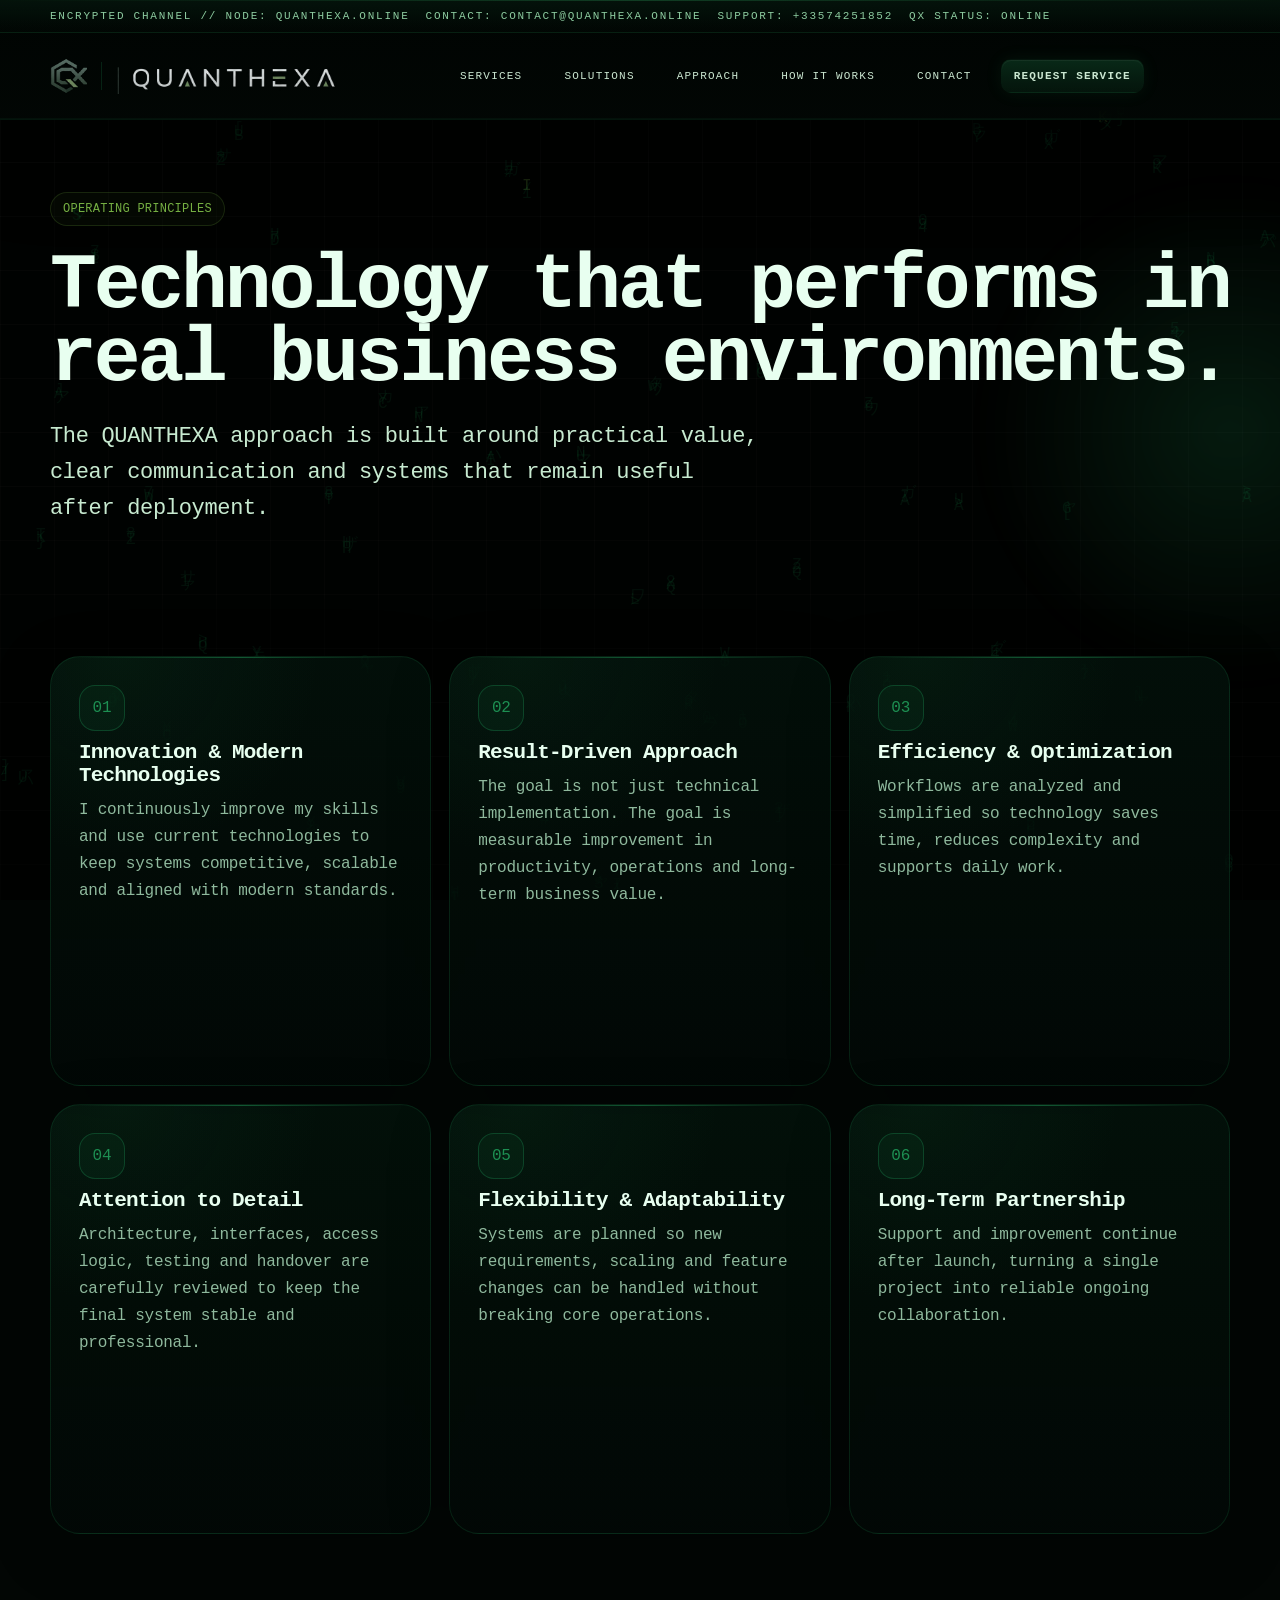
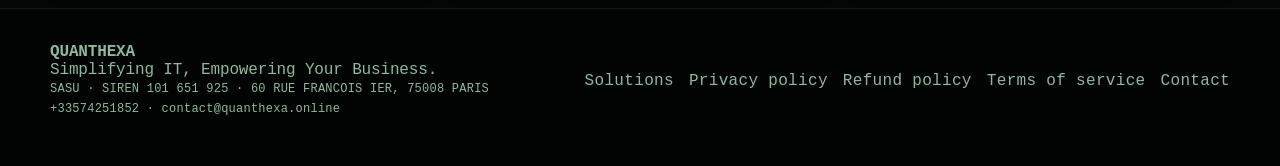
==== commit 4116e9c6: "Add files via upload" ====
--- a/cases.html
+++ b/cases.html
@@ -4,4 +4,4 @@
 </script><link rel="stylesheet" href="assets/style.css"> <link rel="icon" type="image/png" sizes="32x32" href="assets/images/favicon-32x32.png"> <link rel="icon" href="assets/images/favicon.ico"> <link rel="apple-touch-icon" href="assets/images/apple-touch-icon.png"></head><body>
 <div id="qx-preloader" class="qx-preloader" aria-hidden="true"> <div class="qx-loader-shell"> <div class="qx-loader-mark"><span>QX</span></div> <div class="qx-loader-copy"> <div class="qx-loader-kicker">QUANTHEXA DEVELOPMENT CORE</div> <div class="qx-loader-title">Welcome to the development environment</div> <div class="qx-loader-lines"> <span>[OK] Development environment unlocked</span> <span>[OK] Core modules synchronized</span> <span>[OK] Secure session established</span> </div> <div class="qx-loader-bar"><i></i></div> </div> </div>
 </div>
-<canvas id="matrixCanvas"></canvas><div class="noise"></div><div class="glow-orb"></div><header class="topbar topbar-hq topbar-hq-v3"> <div class="topbar-signal topbar-signal-v3"> <div class="container topbar-signal-inner topbar-signal-inner-v3"> <span>ENCRYPTED CHANNEL // NODE: QUANTHEXA.ONLINE</span> <span>CONTACT: contact@quanthexa.online</span> <span>SUPPORT: +33574251852</span> <span>QX STATUS: ONLINE</span> </div> </div> <div class="container nav nav-hacker nav-hq nav-hq-v3"> <div class="nav-left nav-left-v3"> <a class="brand brand-split" href="index.html"><img class="brand-symbol" src="assets/images/quanthexa-symbol.png" alt="QUANTHEXA logo"><span class="brand-separator" aria-hidden="true"></span><img class="brand-wordmark" src="assets/images/quanthexa-wordmark.png" alt="QUANTHEXA"></a> <div class="nav-status"><span class="status-dot"></span>SECURE NODE ONLINE</div> </div> <nav class="navlinks navlinks-hacker navlinks-hq navlinks-hq-v3"> <a href="services.html">Services</a> <a href="solutions.html">Solutions</a> <a href="cases.html">Approach</a> <a href="process.html">How it works</a> <a href="contact.html">Contact</a> <a class="btn btn-cta-hacker" href="request.html">Request service</a> </nav> <div class="nav-right-ops"> <div class="ops-chip"><small>LATENCY</small><b>12MS</b></div> <div class="ops-chip"><small>THREAT</small><b>LOW</b></div> <div class="ops-chip"><small>MODE</small><b>READY</b></div> </div> <button class="btn secondary hamb">Menu</button> </div> </header><main><section class="page-hero"><div class="container reveal"><span class="eyebrow">OPERATING PRINCIPLES</span><h1>Technology that performs in real business environments.</h1><p class="lead">The QUANTHEXA approach is built around practical value, clear communication and systems that remain useful after deployment.</p></div></section><section class="section"><div class="container cards"><div class="card reveal"><div class="icon">01</div><h3>Innovation & Modern Technologies</h3><p>I continuously improve my skills and use current technologies to keep systems competitive, scalable and aligned with modern standards.</p></div><div class="card reveal"><div class="icon">02</div><h3>Result-Driven Approach</h3><p>The goal is not just technical implementation. The goal is measurable improvement in productivity, operations and long-term business value.</p></div><div class="card reveal"><div class="icon">03</div><h3>Efficiency & Optimization</h3><p>Workflows are analyzed and simplified so technology saves time, reduces complexity and supports daily work.</p></div><div class="card reveal"><div class="icon">04</div><h3>Attention to Detail</h3><p>Architecture, interfaces, access logic, testing and handover are carefully reviewed to keep the final system stable and professional.</p></div><div class="card reveal"><div class="icon">05</div><h3>Flexibility & Adaptability</h3><p>Systems are planned so new requirements, scaling and feature changes can be handled without breaking core operations.</p></div><div class="card reveal"><div class="icon">06</div><h3>Long-Term Partnership</h3><p>Support and improvement continue after launch, turning a single project into reliable ongoing collaboration.</p></div></div></section></main><footer class="footer"><div class="container footer-grid"><div><b>QUANTHEXA</b><br>Simplifying IT, Empowering Your Business.<br><span class="micro">SASU · SIREN 101 651 925 · 60 RUE FRANCOIS IER, 75008 PARIS</span><br><span class="micro">+33574251852 · contact@quanthexa.online</span></div><div class="footer-links"><a href="solutions.html">Solutions</a><a href="privacy.html">Privacy policy</a><a href="refund.html">Refund policy</a><a href="terms.html">Terms of service</a><a href="contact.html">Contact</a></div></div></footer><script src="assets/app.js"></script></body></html>+<canvas id="matrixCanvas"></canvas><div class="noise"></div><div class="glow-orb"></div><header class="topbar topbar-hq topbar-hq-v3"> <div class="topbar-signal topbar-signal-v3"> <div class="container topbar-signal-inner topbar-signal-inner-v3"> <span>ENCRYPTED CHANNEL // NODE: QUANTHEXA.ONLINE</span> <span>CONTACT: contact@quanthexa.online</span> <span>SUPPORT: +33574251852</span> <span>QX STATUS: ONLINE</span> </div> </div> <div class="container nav nav-hacker nav-hq nav-hq-v3"> <div class="nav-left nav-left-v3"> <a class="brand brand-split" href="index.html"><img class="brand-symbol" src="assets/images/quanthexa-symbol.png" alt="QUANTHEXA logo"><span class="brand-separator" aria-hidden="true"></span><img class="brand-wordmark" src="assets/images/quanthexa-wordmark.png" alt="QUANTHEXA"></a> </div> <nav class="navlinks navlinks-hacker navlinks-hq navlinks-hq-v3"> <a href="services.html">Services</a> <a href="solutions.html">Solutions</a> <a href="cases.html">Approach</a> <a href="process.html">How it works</a> <a href="contact.html">Contact</a> <a class="btn btn-cta-hacker" href="request.html">Request service</a> </nav> <button class="btn secondary hamb">Menu</button> </div> </header><main><section class="page-hero"><div class="container reveal"><span class="eyebrow">OPERATING PRINCIPLES</span><h1>Technology that performs in real business environments.</h1><p class="lead">The QUANTHEXA approach is built around practical value, clear communication and systems that remain useful after deployment.</p></div></section><section class="section"><div class="container cards"><div class="card reveal"><div class="icon">01</div><h3>Innovation & Modern Technologies</h3><p>I continuously improve my skills and use current technologies to keep systems competitive, scalable and aligned with modern standards.</p></div><div class="card reveal"><div class="icon">02</div><h3>Result-Driven Approach</h3><p>The goal is not just technical implementation. The goal is measurable improvement in productivity, operations and long-term business value.</p></div><div class="card reveal"><div class="icon">03</div><h3>Efficiency & Optimization</h3><p>Workflows are analyzed and simplified so technology saves time, reduces complexity and supports daily work.</p></div><div class="card reveal"><div class="icon">04</div><h3>Attention to Detail</h3><p>Architecture, interfaces, access logic, testing and handover are carefully reviewed to keep the final system stable and professional.</p></div><div class="card reveal"><div class="icon">05</div><h3>Flexibility & Adaptability</h3><p>Systems are planned so new requirements, scaling and feature changes can be handled without breaking core operations.</p></div><div class="card reveal"><div class="icon">06</div><h3>Long-Term Partnership</h3><p>Support and improvement continue after launch, turning a single project into reliable ongoing collaboration.</p></div></div></section></main><footer class="footer"><div class="container footer-grid"><div><b>QUANTHEXA</b><br>Simplifying IT, Empowering Your Business.<br><span class="micro">SASU · SIREN 101 651 925 · 60 RUE FRANCOIS IER, 75008 PARIS</span><br><span class="micro">+33574251852 · contact@quanthexa.online</span></div><div class="footer-links"><a href="solutions.html">Solutions</a><a href="privacy.html">Privacy policy</a><a href="refund.html">Refund policy</a><a href="terms.html">Terms of service</a><a href="contact.html">Contact</a></div></div></footer><script src="assets/app.js"></script></body></html>
--- a/assets/style.css
+++ b/assets/style.css
@@ -1467,3 +1467,69 @@
     padding:18px;
   }
 }
+
+/* Header spacing hotfix: prevent nav items from overlapping */
+.nav.nav-hq-v3,
+.nav.nav-hacker{
+  display:flex;
+  align-items:center;
+  justify-content:space-between;
+  gap:28px;
+  overflow:visible;
+}
+
+.nav-left.nav-left-v3,
+.nav-left{
+  flex:0 0 auto;
+  min-width:0;
+}
+
+/* Removed the status pill from the header because it was colliding with menu links on normal laptop widths */
+.nav-status{
+  display:none !important;
+}
+
+.navlinks.navlinks-hq-v3,
+.navlinks.navlinks-hacker,
+.navlinks{
+  flex:1 1 auto;
+  min-width:0;
+  display:flex;
+  align-items:center;
+  justify-content:center;
+  gap:18px;
+  white-space:nowrap;
+}
+
+.navlinks.navlinks-hq-v3 a,
+.navlinks.navlinks-hacker a{
+  flex:0 0 auto;
+  padding-left:12px;
+  padding-right:12px;
+  letter-spacing:.11em;
+  line-height:1.15;
+}
+
+.nav-right-ops{
+  flex:0 0 auto;
+  margin-left:0;
+}
+
+@media(max-width:1320px){
+  .nav-right-ops{display:none!important}
+  .nav.nav-hq-v3,.nav.nav-hacker{gap:24px}
+  .navlinks.navlinks-hq-v3,.navlinks.navlinks-hacker,.navlinks{gap:16px}
+}
+
+@media(max-width:1080px){
+  .brand-wordmark{height:22px}
+  .brand-symbol{height:32px}
+  .navlinks.navlinks-hq-v3 a,
+  .navlinks.navlinks-hacker a{font-size:10px;letter-spacing:.09em;padding-left:9px;padding-right:9px}
+  .navlinks.navlinks-hq-v3,.navlinks.navlinks-hacker,.navlinks{gap:10px}
+}
+
+@media(max-width:860px){
+  .navlinks{display:none}
+  .mobile-open .navlinks{display:flex;white-space:normal}
+}
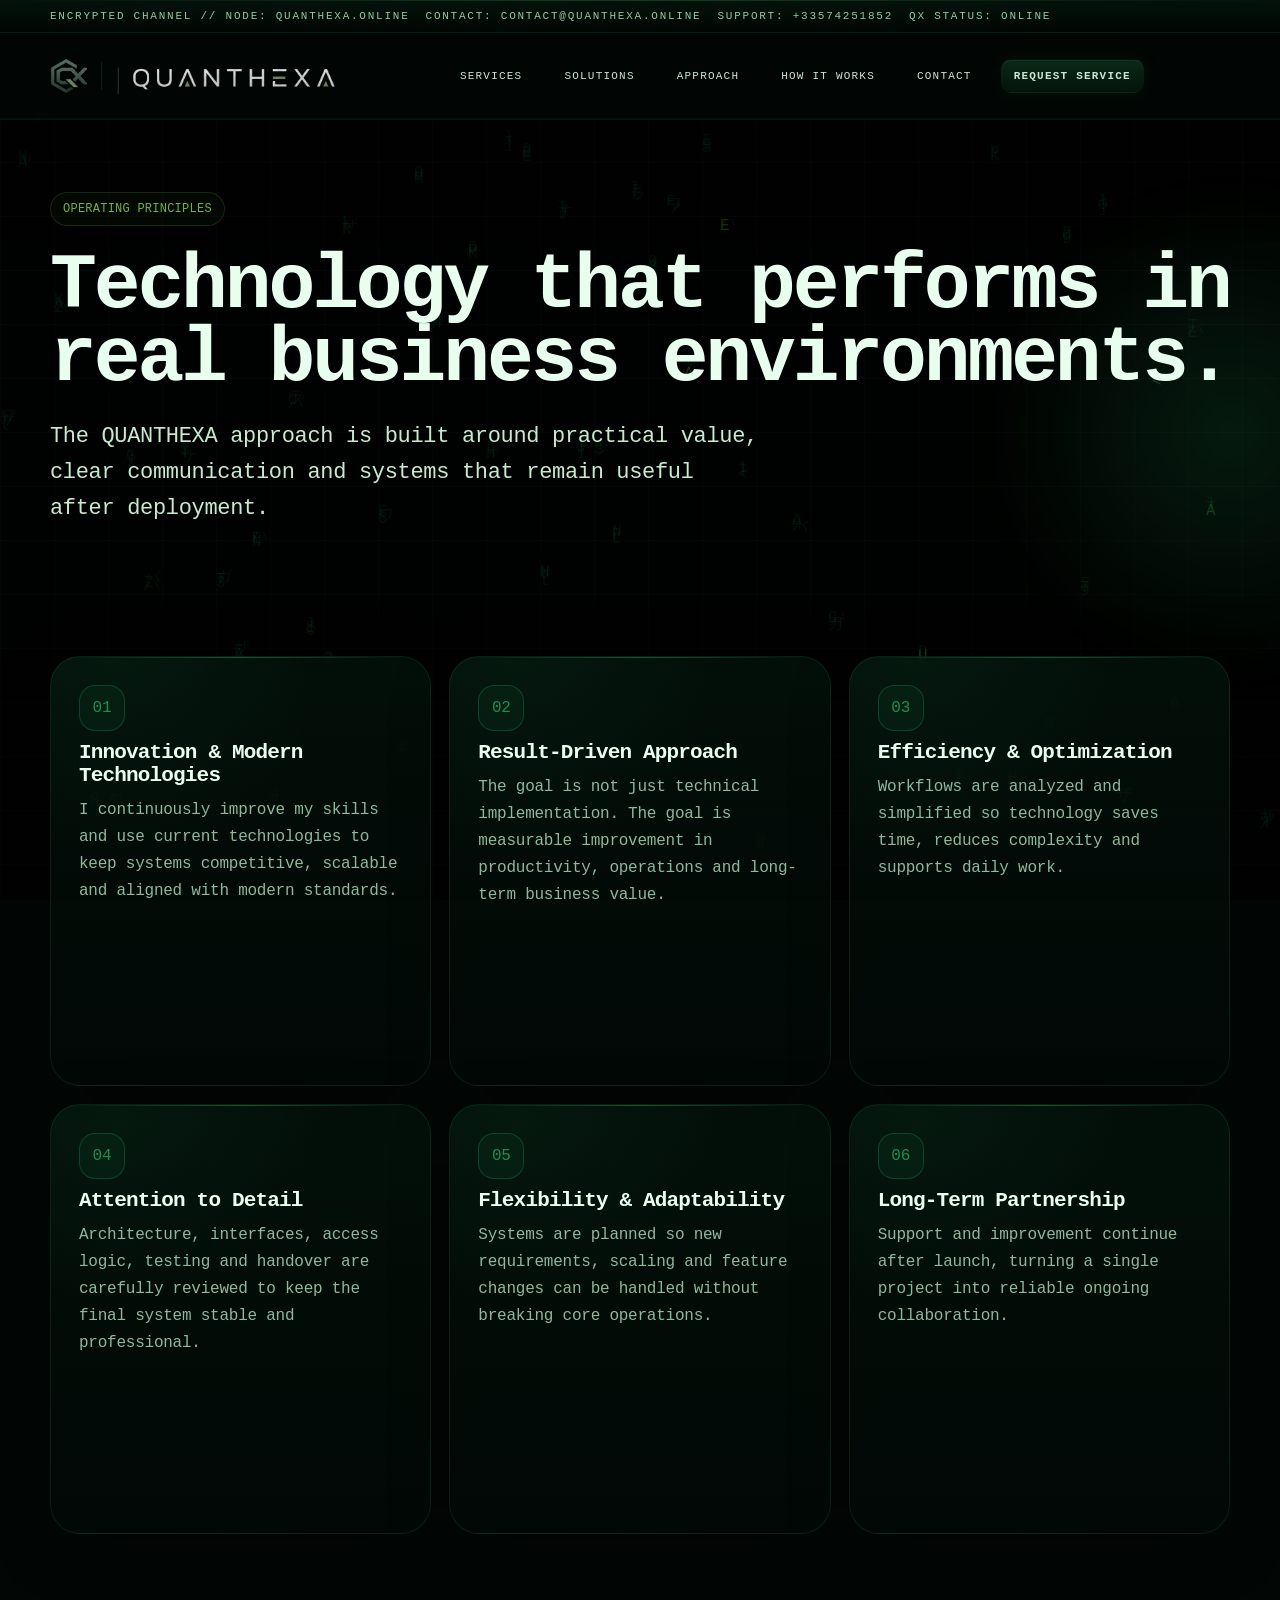
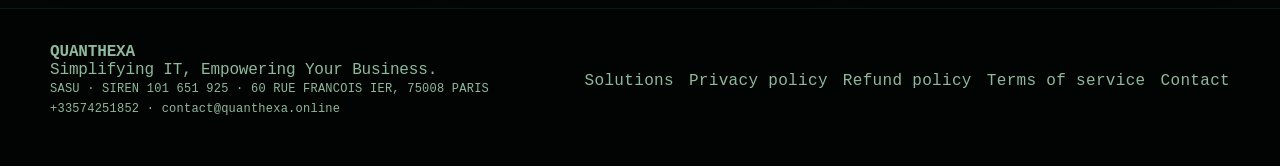
==== commit ffed50c0: "Add files via upload" ====
--- a/cases.html
+++ b/cases.html
@@ -4,4 +4,4 @@
 </script><link rel="stylesheet" href="assets/style.css"> <link rel="icon" type="image/png" sizes="32x32" href="assets/images/favicon-32x32.png"> <link rel="icon" href="assets/images/favicon.ico"> <link rel="apple-touch-icon" href="assets/images/apple-touch-icon.png"></head><body>
 <div id="qx-preloader" class="qx-preloader" aria-hidden="true"> <div class="qx-loader-shell"> <div class="qx-loader-mark"><span>QX</span></div> <div class="qx-loader-copy"> <div class="qx-loader-kicker">QUANTHEXA DEVELOPMENT CORE</div> <div class="qx-loader-title">Welcome to the development environment</div> <div class="qx-loader-lines"> <span>[OK] Development environment unlocked</span> <span>[OK] Core modules synchronized</span> <span>[OK] Secure session established</span> </div> <div class="qx-loader-bar"><i></i></div> </div> </div>
 </div>
-<canvas id="matrixCanvas"></canvas><div class="noise"></div><div class="glow-orb"></div><header class="topbar topbar-hq topbar-hq-v3"> <div class="topbar-signal topbar-signal-v3"> <div class="container topbar-signal-inner topbar-signal-inner-v3"> <span>ENCRYPTED CHANNEL // NODE: QUANTHEXA.ONLINE</span> <span>CONTACT: contact@quanthexa.online</span> <span>SUPPORT: +33574251852</span> <span>QX STATUS: ONLINE</span> </div> </div> <div class="container nav nav-hacker nav-hq nav-hq-v3"> <div class="nav-left nav-left-v3"> <a class="brand brand-split" href="index.html"><img class="brand-symbol" src="assets/images/quanthexa-symbol.png" alt="QUANTHEXA logo"><span class="brand-separator" aria-hidden="true"></span><img class="brand-wordmark" src="assets/images/quanthexa-wordmark.png" alt="QUANTHEXA"></a> </div> <nav class="navlinks navlinks-hacker navlinks-hq navlinks-hq-v3"> <a href="services.html">Services</a> <a href="solutions.html">Solutions</a> <a href="cases.html">Approach</a> <a href="process.html">How it works</a> <a href="contact.html">Contact</a> <a class="btn btn-cta-hacker" href="request.html">Request service</a> </nav> <button class="btn secondary hamb">Menu</button> </div> </header><main><section class="page-hero"><div class="container reveal"><span class="eyebrow">OPERATING PRINCIPLES</span><h1>Technology that performs in real business environments.</h1><p class="lead">The QUANTHEXA approach is built around practical value, clear communication and systems that remain useful after deployment.</p></div></section><section class="section"><div class="container cards"><div class="card reveal"><div class="icon">01</div><h3>Innovation & Modern Technologies</h3><p>I continuously improve my skills and use current technologies to keep systems competitive, scalable and aligned with modern standards.</p></div><div class="card reveal"><div class="icon">02</div><h3>Result-Driven Approach</h3><p>The goal is not just technical implementation. The goal is measurable improvement in productivity, operations and long-term business value.</p></div><div class="card reveal"><div class="icon">03</div><h3>Efficiency & Optimization</h3><p>Workflows are analyzed and simplified so technology saves time, reduces complexity and supports daily work.</p></div><div class="card reveal"><div class="icon">04</div><h3>Attention to Detail</h3><p>Architecture, interfaces, access logic, testing and handover are carefully reviewed to keep the final system stable and professional.</p></div><div class="card reveal"><div class="icon">05</div><h3>Flexibility & Adaptability</h3><p>Systems are planned so new requirements, scaling and feature changes can be handled without breaking core operations.</p></div><div class="card reveal"><div class="icon">06</div><h3>Long-Term Partnership</h3><p>Support and improvement continue after launch, turning a single project into reliable ongoing collaboration.</p></div></div></section></main><footer class="footer"><div class="container footer-grid"><div><b>QUANTHEXA</b><br>Simplifying IT, Empowering Your Business.<br><span class="micro">SASU · SIREN 101 651 925 · 60 RUE FRANCOIS IER, 75008 PARIS</span><br><span class="micro">+33574251852 · contact@quanthexa.online</span></div><div class="footer-links"><a href="solutions.html">Solutions</a><a href="privacy.html">Privacy policy</a><a href="refund.html">Refund policy</a><a href="terms.html">Terms of service</a><a href="contact.html">Contact</a></div></div></footer><script src="assets/app.js"></script></body></html>+<canvas id="matrixCanvas"></canvas><div class="noise"></div><div class="glow-orb"></div><header class="topbar topbar-hq topbar-hq-v3"> <div class="topbar-signal topbar-signal-v3"> <div class="container topbar-signal-inner topbar-signal-inner-v3"> <span>ENCRYPTED CHANNEL // NODE: QUANTHEXA.ONLINE</span> <span>CONTACT: <span data-site-email>contact@quanthexa.online</span></span> <span>SUPPORT: <span data-site-phone>+33574251852</span></span> <span>QX STATUS: ONLINE</span> </div> </div> <div class="container nav nav-hacker nav-hq nav-hq-v3"> <div class="nav-left nav-left-v3"> <a class="brand brand-split" href="index.html"><img class="brand-symbol" src="assets/images/quanthexa-symbol.png" alt="QUANTHEXA logo"><span class="brand-separator" aria-hidden="true"></span><img class="brand-wordmark" src="assets/images/quanthexa-wordmark.png" alt="QUANTHEXA"></a> </div> <nav class="navlinks navlinks-hacker navlinks-hq navlinks-hq-v3"> <a href="services.html">Services</a> <a href="solutions.html">Solutions</a> <a href="cases.html">Approach</a> <a href="process.html">How it works</a> <a href="contact.html">Contact</a> <a class="btn btn-cta-hacker" href="request.html">Request service</a> </nav> <button class="btn secondary hamb">Menu</button> </div> </header><main><section class="page-hero"><div class="container reveal"><span class="eyebrow">OPERATING PRINCIPLES</span><h1>Technology that performs in real business environments.</h1><p class="lead">The QUANTHEXA approach is built around practical value, clear communication and systems that remain useful after deployment.</p></div></section><section class="section"><div class="container cards"><div class="card reveal"><div class="icon">01</div><h3>Innovation & Modern Technologies</h3><p>I continuously improve my skills and use current technologies to keep systems competitive, scalable and aligned with modern standards.</p></div><div class="card reveal"><div class="icon">02</div><h3>Result-Driven Approach</h3><p>The goal is not just technical implementation. The goal is measurable improvement in productivity, operations and long-term business value.</p></div><div class="card reveal"><div class="icon">03</div><h3>Efficiency & Optimization</h3><p>Workflows are analyzed and simplified so technology saves time, reduces complexity and supports daily work.</p></div><div class="card reveal"><div class="icon">04</div><h3>Attention to Detail</h3><p>Architecture, interfaces, access logic, testing and handover are carefully reviewed to keep the final system stable and professional.</p></div><div class="card reveal"><div class="icon">05</div><h3>Flexibility & Adaptability</h3><p>Systems are planned so new requirements, scaling and feature changes can be handled without breaking core operations.</p></div><div class="card reveal"><div class="icon">06</div><h3>Long-Term Partnership</h3><p>Support and improvement continue after launch, turning a single project into reliable ongoing collaboration.</p></div></div></section></main><footer class="footer"><div class="container footer-grid"><div><b>QUANTHEXA</b><br>Simplifying IT, Empowering Your Business.<br><span class="micro">SASU · SIREN <span data-site-siren>101 651 925</span> · <span data-site-address>60 RUE FRANCOIS IER, 75008 PARIS</span></span><br><span class="micro"><span data-site-phone>+33574251852</span> · <span data-site-email>contact@quanthexa.online</span></span></div><div class="footer-links"><a href="solutions.html">Solutions</a><a href="privacy.html">Privacy policy</a><a href="refund.html">Refund policy</a><a href="terms.html">Terms of service</a><a href="contact.html">Contact</a></div></div></footer><script src="assets/app.js"></script></body></html>
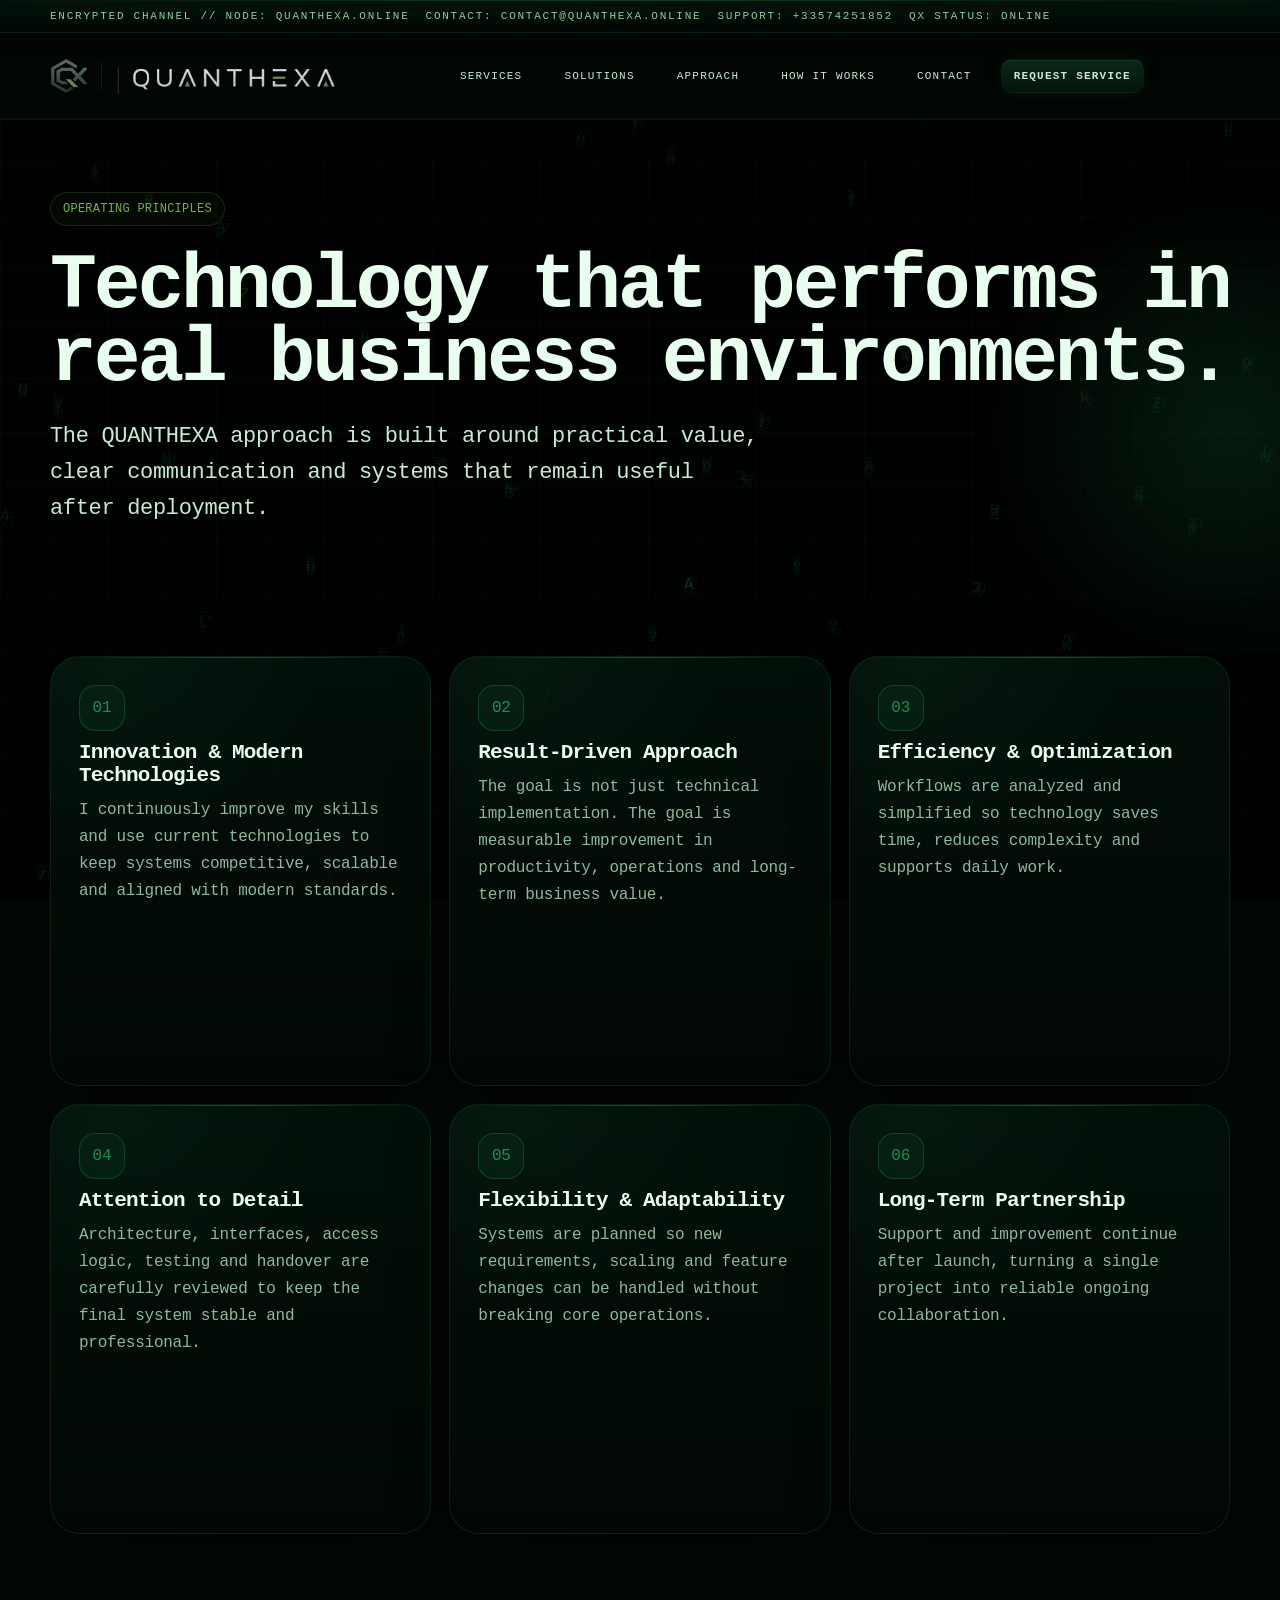
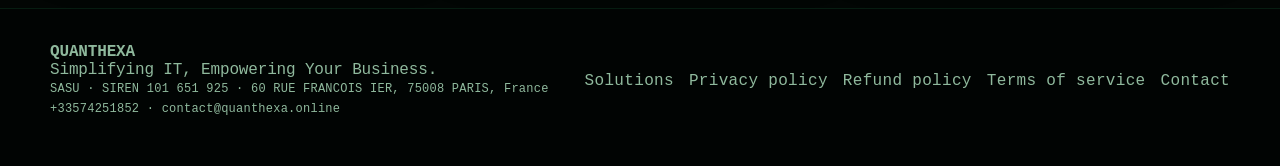
==== commit e07f03b1: "Add files via upload" ====
--- a/cases.html
+++ b/cases.html
@@ -4,4 +4,4 @@
 </script><link rel="stylesheet" href="assets/style.css"> <link rel="icon" type="image/png" sizes="32x32" href="assets/images/favicon-32x32.png"> <link rel="icon" href="assets/images/favicon.ico"> <link rel="apple-touch-icon" href="assets/images/apple-touch-icon.png"></head><body>
 <div id="qx-preloader" class="qx-preloader" aria-hidden="true"> <div class="qx-loader-shell"> <div class="qx-loader-mark"><span>QX</span></div> <div class="qx-loader-copy"> <div class="qx-loader-kicker">QUANTHEXA DEVELOPMENT CORE</div> <div class="qx-loader-title">Welcome to the development environment</div> <div class="qx-loader-lines"> <span>[OK] Development environment unlocked</span> <span>[OK] Core modules synchronized</span> <span>[OK] Secure session established</span> </div> <div class="qx-loader-bar"><i></i></div> </div> </div>
 </div>
-<canvas id="matrixCanvas"></canvas><div class="noise"></div><div class="glow-orb"></div><header class="topbar topbar-hq topbar-hq-v3"> <div class="topbar-signal topbar-signal-v3"> <div class="container topbar-signal-inner topbar-signal-inner-v3"> <span>ENCRYPTED CHANNEL // NODE: QUANTHEXA.ONLINE</span> <span>CONTACT: <span data-site-email>contact@quanthexa.online</span></span> <span>SUPPORT: <span data-site-phone>+33574251852</span></span> <span>QX STATUS: ONLINE</span> </div> </div> <div class="container nav nav-hacker nav-hq nav-hq-v3"> <div class="nav-left nav-left-v3"> <a class="brand brand-split" href="index.html"><img class="brand-symbol" src="assets/images/quanthexa-symbol.png" alt="QUANTHEXA logo"><span class="brand-separator" aria-hidden="true"></span><img class="brand-wordmark" src="assets/images/quanthexa-wordmark.png" alt="QUANTHEXA"></a> </div> <nav class="navlinks navlinks-hacker navlinks-hq navlinks-hq-v3"> <a href="services.html">Services</a> <a href="solutions.html">Solutions</a> <a href="cases.html">Approach</a> <a href="process.html">How it works</a> <a href="contact.html">Contact</a> <a class="btn btn-cta-hacker" href="request.html">Request service</a> </nav> <button class="btn secondary hamb">Menu</button> </div> </header><main><section class="page-hero"><div class="container reveal"><span class="eyebrow">OPERATING PRINCIPLES</span><h1>Technology that performs in real business environments.</h1><p class="lead">The QUANTHEXA approach is built around practical value, clear communication and systems that remain useful after deployment.</p></div></section><section class="section"><div class="container cards"><div class="card reveal"><div class="icon">01</div><h3>Innovation & Modern Technologies</h3><p>I continuously improve my skills and use current technologies to keep systems competitive, scalable and aligned with modern standards.</p></div><div class="card reveal"><div class="icon">02</div><h3>Result-Driven Approach</h3><p>The goal is not just technical implementation. The goal is measurable improvement in productivity, operations and long-term business value.</p></div><div class="card reveal"><div class="icon">03</div><h3>Efficiency & Optimization</h3><p>Workflows are analyzed and simplified so technology saves time, reduces complexity and supports daily work.</p></div><div class="card reveal"><div class="icon">04</div><h3>Attention to Detail</h3><p>Architecture, interfaces, access logic, testing and handover are carefully reviewed to keep the final system stable and professional.</p></div><div class="card reveal"><div class="icon">05</div><h3>Flexibility & Adaptability</h3><p>Systems are planned so new requirements, scaling and feature changes can be handled without breaking core operations.</p></div><div class="card reveal"><div class="icon">06</div><h3>Long-Term Partnership</h3><p>Support and improvement continue after launch, turning a single project into reliable ongoing collaboration.</p></div></div></section></main><footer class="footer"><div class="container footer-grid"><div><b>QUANTHEXA</b><br>Simplifying IT, Empowering Your Business.<br><span class="micro">SASU · SIREN <span data-site-siren>101 651 925</span> · <span data-site-address>60 RUE FRANCOIS IER, 75008 PARIS</span></span><br><span class="micro"><span data-site-phone>+33574251852</span> · <span data-site-email>contact@quanthexa.online</span></span></div><div class="footer-links"><a href="solutions.html">Solutions</a><a href="privacy.html">Privacy policy</a><a href="refund.html">Refund policy</a><a href="terms.html">Terms of service</a><a href="contact.html">Contact</a></div></div></footer><script src="assets/app.js"></script></body></html>+<canvas id="matrixCanvas"></canvas><div class="noise"></div><div class="glow-orb"></div><header class="topbar topbar-hq topbar-hq-v3"> <div class="topbar-signal topbar-signal-v3"> <div class="container topbar-signal-inner topbar-signal-inner-v3"> <span>ENCRYPTED CHANNEL // NODE: QUANTHEXA.ONLINE</span> <span>CONTACT: <span data-site-email>contact@quanthexa.online</span></span> <span>SUPPORT: <span data-site-phone>+33574251852</span></span> <span>QX STATUS: ONLINE</span> </div> </div> <div class="container nav nav-hacker nav-hq nav-hq-v3"> <div class="nav-left nav-left-v3"> <a class="brand brand-split" href="index.html"><img class="brand-symbol" src="assets/images/quanthexa-symbol.png" alt="QUANTHEXA logo"><span class="brand-separator" aria-hidden="true"></span><img class="brand-wordmark" src="assets/images/quanthexa-wordmark.png" alt="QUANTHEXA"></a> </div> <nav class="navlinks navlinks-hacker navlinks-hq navlinks-hq-v3"> <a href="services.html">Services</a> <a href="solutions.html">Solutions</a> <a href="cases.html">Approach</a> <a href="process.html">How it works</a> <a href="contact.html">Contact</a> <a class="btn btn-cta-hacker" href="request.html">Request service</a> </nav> <button class="btn secondary hamb">Menu</button> </div> </header><main><section class="page-hero"><div class="container reveal"><span class="eyebrow">OPERATING PRINCIPLES</span><h1>Technology that performs in real business environments.</h1><p class="lead">The QUANTHEXA approach is built around practical value, clear communication and systems that remain useful after deployment.</p></div></section><section class="section"><div class="container cards"><div class="card reveal"><div class="icon">01</div><h3>Innovation & Modern Technologies</h3><p>I continuously improve my skills and use current technologies to keep systems competitive, scalable and aligned with modern standards.</p></div><div class="card reveal"><div class="icon">02</div><h3>Result-Driven Approach</h3><p>The goal is not just technical implementation. The goal is measurable improvement in productivity, operations and long-term business value.</p></div><div class="card reveal"><div class="icon">03</div><h3>Efficiency & Optimization</h3><p>Workflows are analyzed and simplified so technology saves time, reduces complexity and supports daily work.</p></div><div class="card reveal"><div class="icon">04</div><h3>Attention to Detail</h3><p>Architecture, interfaces, access logic, testing and handover are carefully reviewed to keep the final system stable and professional.</p></div><div class="card reveal"><div class="icon">05</div><h3>Flexibility & Adaptability</h3><p>Systems are planned so new requirements, scaling and feature changes can be handled without breaking core operations.</p></div><div class="card reveal"><div class="icon">06</div><h3>Long-Term Partnership</h3><p>Support and improvement continue after launch, turning a single project into reliable ongoing collaboration.</p></div></div></section></main><footer class="footer"><div class="container footer-grid"><div><b>QUANTHEXA</b><br>Simplifying IT, Empowering Your Business.<br><span class="micro">SASU · SIREN <span data-site-siren>101 651 925</span> · <span data-site-address>60 RUE FRANCOIS IER, 75008 PARIS</span></span><br><span class="micro"><span data-site-phone>+33574251852</span> · <span data-site-email>contact@quanthexa.online</span></span></div><div class="footer-links"><a href="solutions.html">Solutions</a><a href="privacy.html">Privacy policy</a><a href="refund.html">Refund policy</a><a href="terms.html">Terms of service</a><a href="contact.html">Contact</a></div></div></footer><script src="assets/app.js"></script><script src="assets/content-loader.js"></script></body></html>
